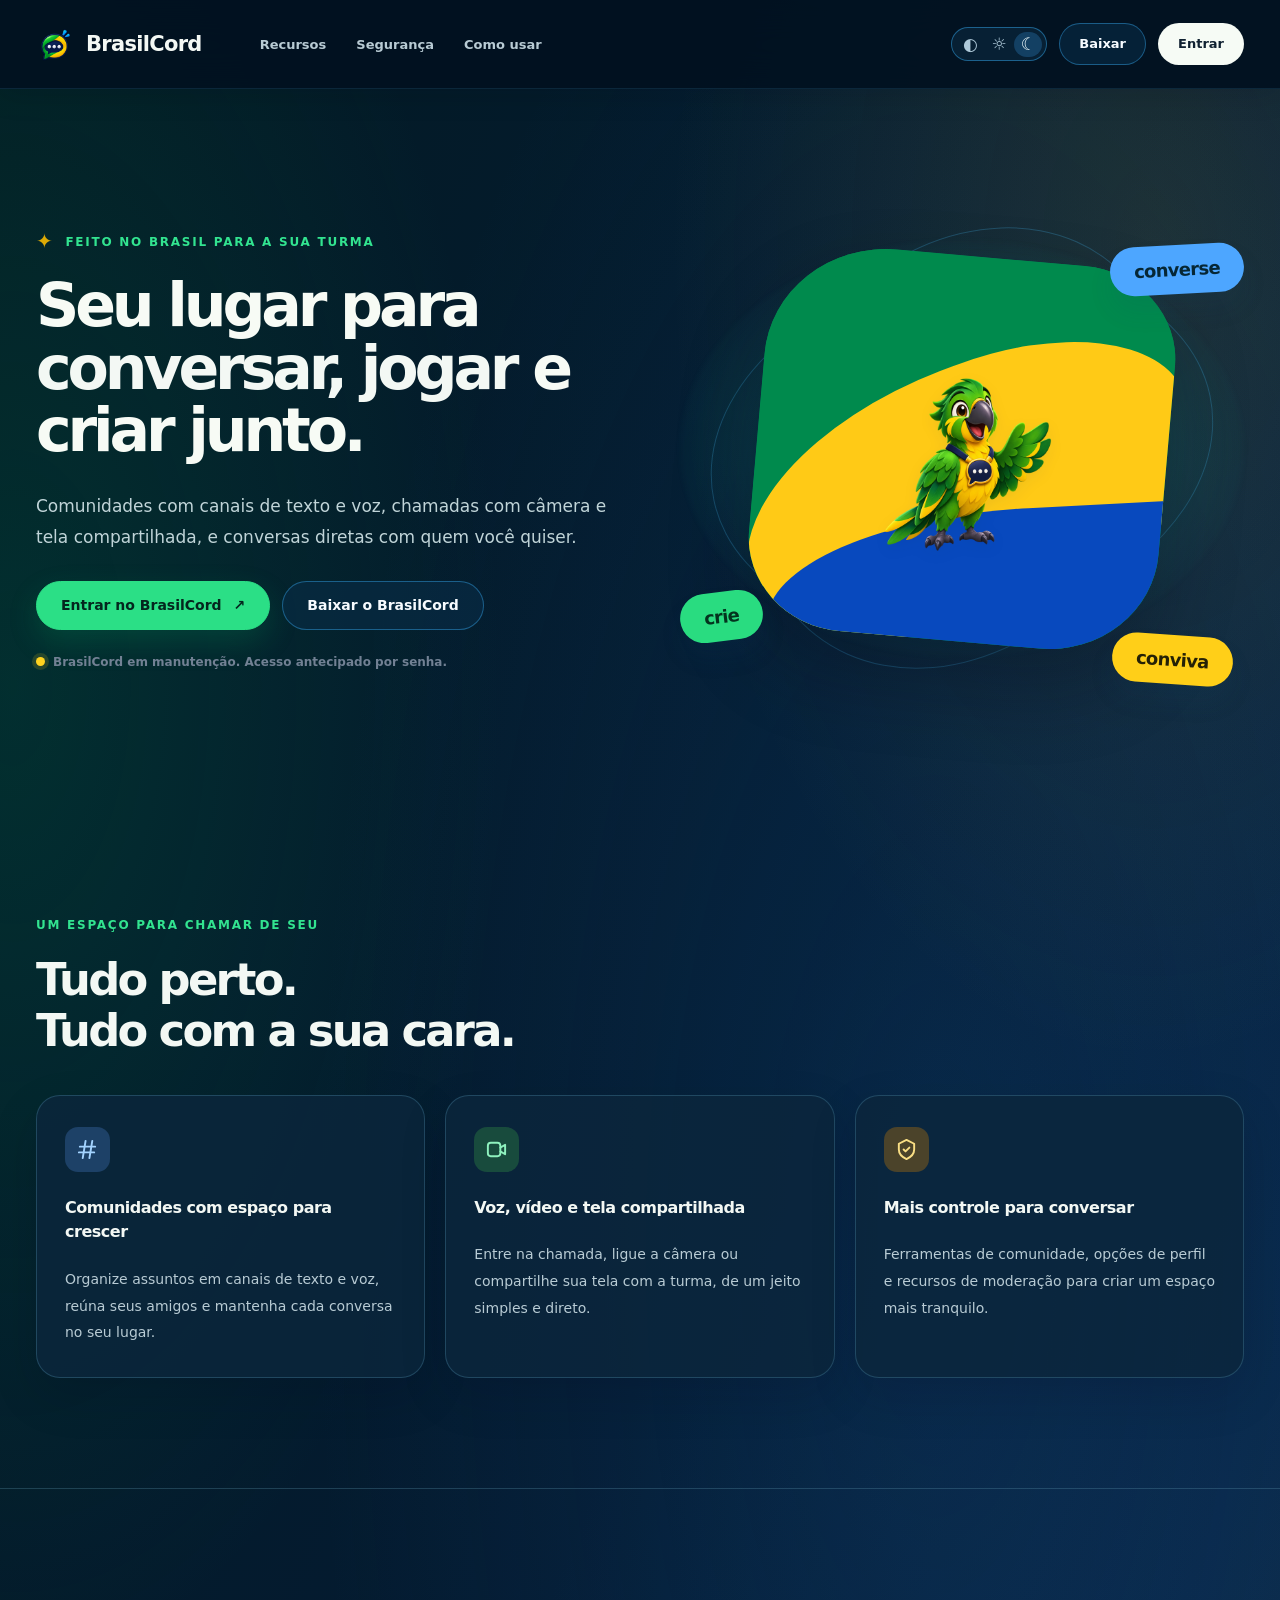
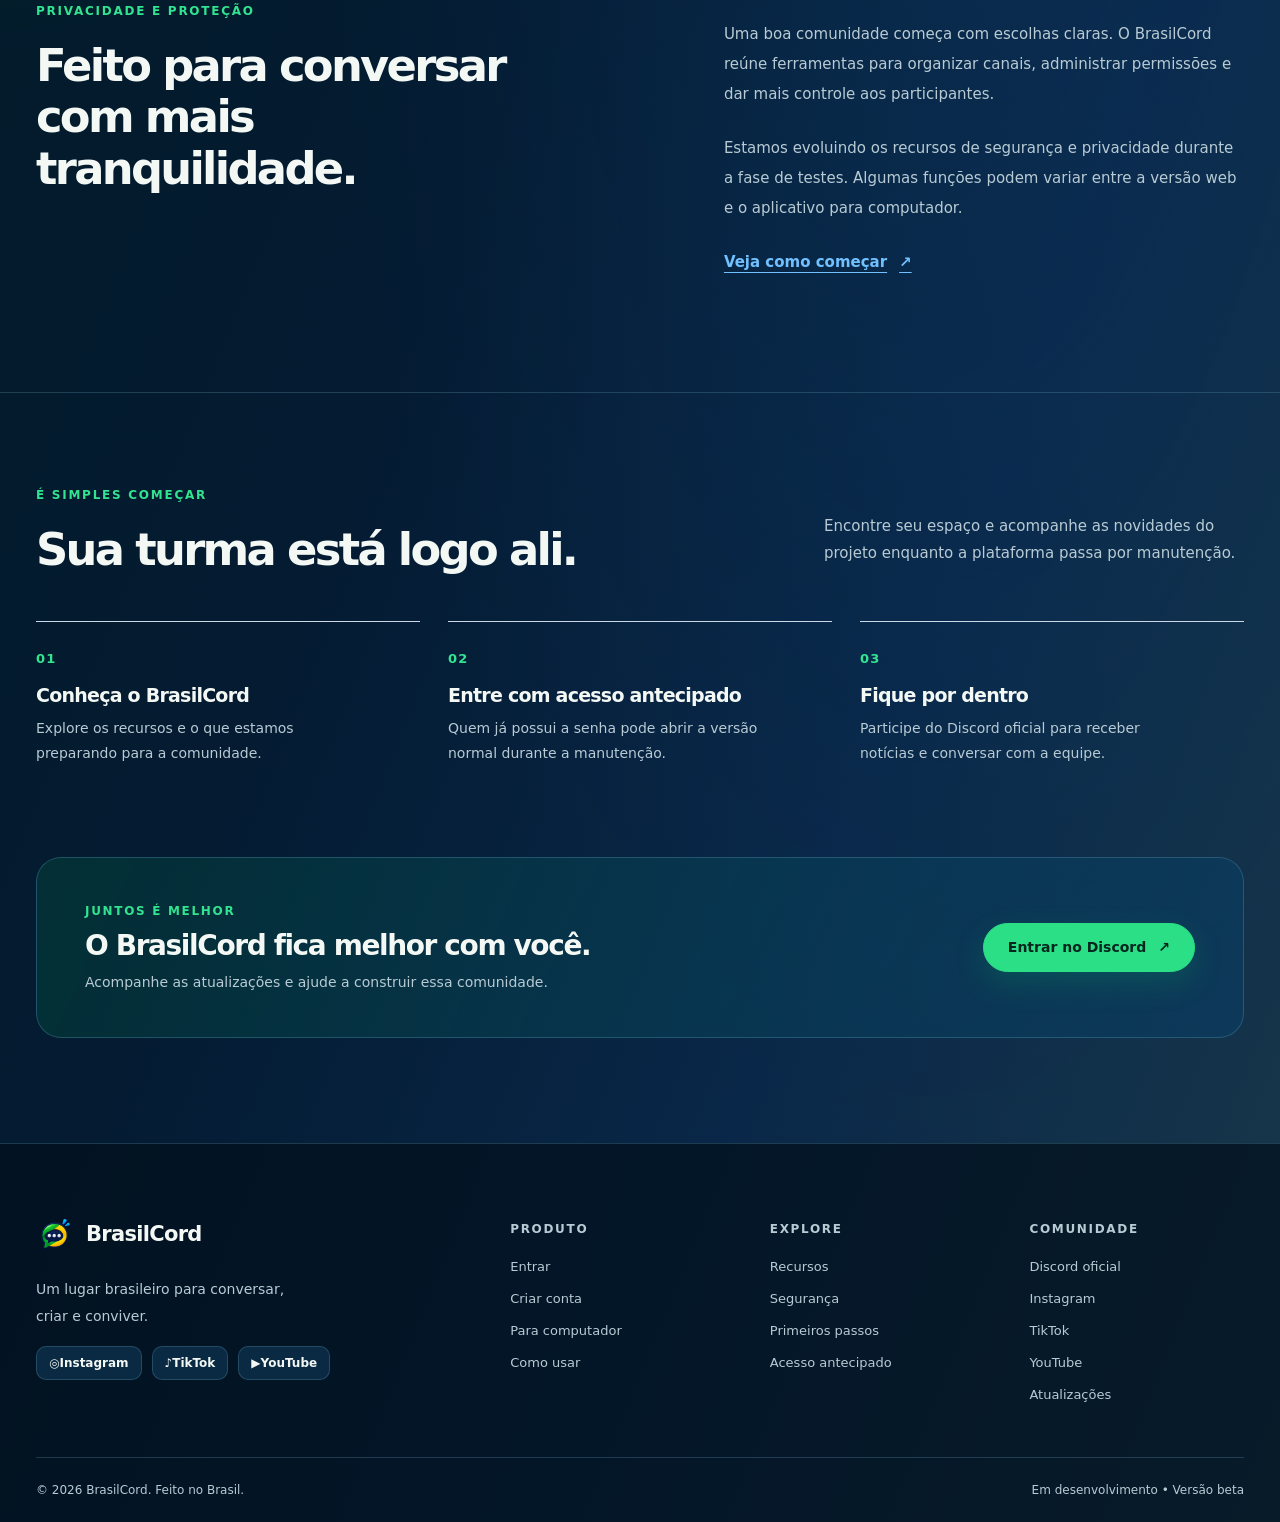
==== index.html @ 081bcbf8 "Integrar opções de download e botões das redes sociais" ====
<!doctype html>
<html lang="pt-BR">
<head>
  <meta charset="UTF-8">
  <meta name="viewport" content="width=device-width, initial-scale=1, viewport-fit=cover">
  <meta name="theme-color" content="#041828">
  <meta name="description" content="BrasilCord: um lugar brasileiro para conversar, jogar e criar junto. Conheça as comunidades, chamadas e o aplicativo para computador.">
  <meta property="og:title" content="BrasilCord — Seu lugar para conversar, jogar e criar junto">
  <meta property="og:description" content="Um lugar brasileiro para criar comunidades, conversar com amigos e fazer parte da sua turma.">
  <meta property="og:type" content="website">
  <meta http-equiv="Content-Security-Policy" content="default-src 'self'; img-src 'self' data:; style-src 'self'; script-src 'self'; connect-src 'self'; base-uri 'self'; form-action 'self';">
  <title>BrasilCord — Converse, jogue e crie junto</title>
  <link rel="icon" href="assets/brand-icon.png" type="image/png">
  <link rel="manifest" href="manifest.webmanifest">
  <link rel="stylesheet" href="landing.css">
  <script src="landing.js" defer></script>
</head>
<body data-theme="dark">
  <a class="skip-link" href="#conteudo">Pular para o conteúdo</a>
  <header class="site-header">
    <div class="container header-inner">
      <a class="brand" href="#inicio" aria-label="BrasilCord, voltar ao início">
        <img src="assets/brand-icon.png" alt="" width="42" height="42">
        <strong>BrasilCord</strong>
      </a>
      <button class="mobile-menu-toggle" type="button" aria-expanded="false" aria-controls="header-menu" aria-label="Abrir menu">
        <span></span><span></span><span></span>
      </button>
      <div class="header-menu" id="header-menu">
        <nav class="nav-links" aria-label="Menu principal">
          <a href="#recursos">Recursos</a>
          <a href="#seguranca">Segurança</a>
          <a href="#como-usar">Como usar</a>
        </nav>
        <div class="header-actions">
          <div class="theme-switch" role="group" aria-label="Aparência do site">
            <button type="button" data-set-theme="auto" aria-label="Seguir aparência do dispositivo" title="Automático">◐</button>
            <button type="button" data-set-theme="light" aria-label="Tema claro" title="Tema claro">☼</button>
            <button type="button" data-set-theme="dark" aria-label="Tema escuro" title="Tema escuro">☾</button>
          </div>
          <a class="btn btn-subtle btn-small" href="downloads.html">Baixar</a>
          <a class="btn btn-dark btn-small" href="login.html">Entrar</a>
        </div>
      </div>
    </div>
  </header>

  <main id="conteudo">
    <section class="hero container" id="inicio" aria-labelledby="hero-title">
      <div class="hero-content">
        <p class="eyebrow"><span class="spark" aria-hidden="true">✦</span> Feito no Brasil para a sua turma</p>
        <h1 id="hero-title">Seu lugar para <span>conversar, jogar</span> e criar junto.</h1>
        <p class="hero-lead">Comunidades com canais de texto e voz, chamadas com câmera e tela compartilhada, e conversas diretas com quem você quiser.</p>
        <div class="hero-ctas">
          <a class="btn btn-blue" href="login.html">Entrar no BrasilCord <span aria-hidden="true">↗</span></a>
          <a class="btn btn-outline" href="downloads.html">Baixar o BrasilCord</a>
        </div>
        <p class="availability"><span class="availability-dot" aria-hidden="true"></span> BrasilCord em manutenção. Acesso antecipado por senha.</p>
      </div>
      <div class="hero-visual" aria-label="Ilustração do BrasilCord em verde, amarelo e azul, com papagaio como mascote" role="img">
        <div class="visual-orbit orbit-one" aria-hidden="true"></div>
        <div class="visual-orbit orbit-two" aria-hidden="true"></div>
        <div class="visual-glow" aria-hidden="true"></div>
        <div class="flag-card" aria-hidden="true">
          <div class="flag-green"></div>
          <div class="flag-gold"></div>
          <div class="flag-blue"></div>
          <img class="hero-parrot" src="assets/parrot-mascot.png" alt="">
        </div>
        <span class="float-label float-chat" aria-hidden="true">converse</span>
        <span class="float-label float-create" aria-hidden="true">crie</span>
        <span class="float-label float-together" aria-hidden="true">conviva</span>
      </div>
    </section>

    <section class="section features-section" id="recursos" aria-labelledby="features-title">
      <div class="container">
        <div class="section-head">
          <p class="eyebrow">Um espaço para chamar de seu</p>
          <h2 id="features-title">Tudo perto.<br>Tudo com a sua cara.</h2>
        </div>
        <div class="feature-grid">
          <article class="feature-card">
            <div class="feature-icon icon-blue" aria-hidden="true">
              <svg viewBox="0 0 24 24" fill="none" stroke="currentColor" stroke-width="2" stroke-linecap="round"><path d="M10 3 7 21M17 3l-3 18M4 9h16M3 15h16"/></svg>
            </div>
            <h3>Comunidades com espaço para crescer</h3>
            <p>Organize assuntos em canais de texto e voz, reúna seus amigos e mantenha cada conversa no seu lugar.</p>
          </article>
          <article class="feature-card">
            <div class="feature-icon icon-green" aria-hidden="true">
              <svg viewBox="0 0 24 24" fill="none" stroke="currentColor" stroke-width="2" stroke-linecap="round" stroke-linejoin="round"><rect x="3" y="5" width="13" height="14" rx="3"/><path d="m16 10 5-3v10l-5-3"/></svg>
            </div>
            <h3>Voz, vídeo e tela compartilhada</h3>
            <p>Entre na chamada, ligue a câmera ou compartilhe sua tela com a turma, de um jeito simples e direto.</p>
          </article>
          <article class="feature-card">
            <div class="feature-icon icon-yellow" aria-hidden="true">
              <svg viewBox="0 0 24 24" fill="none" stroke="currentColor" stroke-width="2" stroke-linecap="round" stroke-linejoin="round"><path d="M12 2 20 6v6c0 5-3.5 8-8 10-4.5-2-8-5-8-10V6z"/><path d="m9 12 2 2 4-4"/></svg>
            </div>
            <h3>Mais controle para conversar</h3>
            <p>Ferramentas de comunidade, opções de perfil e recursos de moderação para criar um espaço mais tranquilo.</p>
          </article>
        </div>
      </div>
    </section>

    <section class="section safety-section" id="seguranca" aria-labelledby="safety-title">
      <div class="container safety-grid">
        <div>
          <p class="eyebrow">Privacidade e proteção</p>
          <h2 id="safety-title">Feito para conversar com mais tranquilidade.</h2>
        </div>
        <div class="safety-copy">
          <p>Uma boa comunidade começa com escolhas claras. O BrasilCord reúne ferramentas para organizar canais, administrar permissões e dar mais controle aos participantes.</p>
          <p>Estamos evoluindo os recursos de segurança e privacidade durante a fase de testes. Algumas funções podem variar entre a versão web e o aplicativo para computador.</p>
          <a class="text-link" href="#como-usar">Veja como começar <span aria-hidden="true">↗</span></a>
        </div>
      </div>
    </section>

    <section class="section how-section" id="como-usar" aria-labelledby="how-title">
      <div class="container">
        <div class="how-heading">
          <div>
            <p class="eyebrow">É simples começar</p>
            <h2 id="how-title">Sua turma está logo ali.</h2>
          </div>
          <p>Encontre seu espaço e acompanhe as novidades do projeto enquanto a plataforma passa por manutenção.</p>
        </div>
        <div class="steps">
          <div class="step"><span>01</span><h3>Conheça o BrasilCord</h3><p>Explore os recursos e o que estamos preparando para a comunidade.</p></div>
          <div class="step"><span>02</span><h3>Entre com acesso antecipado</h3><p>Quem já possui a senha pode abrir a versão normal durante a manutenção.</p></div>
          <div class="step"><span>03</span><h3>Fique por dentro</h3><p>Participe do Discord oficial para receber notícias e conversar com a equipe.</p></div>
        </div>
        <div class="join-strip">
          <div><span class="join-label">Juntos é melhor</span><h3>O BrasilCord fica melhor com você.</h3><p>Acompanhe as atualizações e ajude a construir essa comunidade.</p></div>
          <a class="btn btn-blue" href="https://discord.gg/KgJg3qnj3r" target="_blank" rel="noopener noreferrer">Entrar no Discord <span aria-hidden="true">↗</span></a>
        </div>
      </div>
    </section>
  </main>

  <footer class="site-footer" id="rodape">
    <div class="container footer-grid">
      <div class="footer-brand">
        <a class="brand" href="#inicio"><img src="assets/brand-icon.png" alt="" width="42" height="42"><strong>BrasilCord</strong></a>
        <p>Um lugar brasileiro para conversar, criar e conviver.</p>
        <div class="socials" aria-label="Redes sociais oficiais">
          <a href="https://www.instagram.com/brasilcordofc/" target="_blank" rel="noopener noreferrer" aria-label="Instagram oficial do BrasilCord"><span aria-hidden="true">◎</span> Instagram</a>
          <a href="https://www.tiktok.com/@brasilcord1" target="_blank" rel="noopener noreferrer" aria-label="TikTok oficial do BrasilCord"><span aria-hidden="true">♪</span> TikTok</a>
          <a href="https://www.youtube.com/@brasilcord" target="_blank" rel="noopener noreferrer" aria-label="YouTube oficial do BrasilCord"><span aria-hidden="true">▶</span> YouTube</a>
        </div>
      </div>
      <nav class="footer-column" aria-label="Produto"><h3>Produto</h3><a href="login.html">Entrar</a><a href="cadastro.html">Criar conta</a><a href="downloads.html">Para computador</a><a href="#como-usar">Como usar</a></nav>
      <nav class="footer-column" aria-label="Explore"><h3>Explore</h3><a href="#recursos">Recursos</a><a href="#seguranca">Segurança</a><a href="#como-usar">Primeiros passos</a><a href="acesso.html">Acesso antecipado</a></nav>
      <nav class="footer-column" aria-label="Comunidade"><h3>Comunidade</h3><a href="https://discord.gg/KgJg3qnj3r" target="_blank" rel="noopener noreferrer">Discord oficial</a><a href="https://www.instagram.com/brasilcordofc/" target="_blank" rel="noopener noreferrer">Instagram</a><a href="https://www.tiktok.com/@brasilcord1" target="_blank" rel="noopener noreferrer">TikTok</a><a href="https://www.youtube.com/@brasilcord" target="_blank" rel="noopener noreferrer">YouTube</a><a href="downloads.html">Atualizações</a></nav>
    </div>
    <div class="container footer-bottom"><span>© <span id="footer-year">2026</span> BrasilCord. Feito no Brasil.</span><span>Em desenvolvimento • Versão beta</span></div>
  </footer>
</body>
</html>
---- landing.css ----
:root{font-family:"Plus Jakarta Sans","DM Sans",system-ui,-apple-system,BlinkMacSystemFont,"Segoe UI",sans-serif;color:#17212f;background:#f5f8fc;font-synthesis:none;scroll-behavior:smooth;--bg:#f5f8fc;--text:#17212f;--muted:#586a7d;--surface:rgba(255,255,255,.69);--border:#d8e1eb;--green:#067c47;--blue:#1265c7;--shadow:0 18px 50px rgba(40,79,120,.06)}
*,*:before,*:after{box-sizing:border-box}
html{scroll-padding-top:110px}
body{margin:0;color:var(--text);background:radial-gradient(ellipse 47% 40% at 71% 25%,rgba(184,205,234,.43),transparent 93%),radial-gradient(ellipse 34% 32% at 15% 56%,rgba(207,230,214,.29),transparent 80%),var(--bg);min-width:320px}
img,svg{display:block;max-width:100%}
a{color:inherit;text-decoration:none}
button{font:inherit}
button,a{-webkit-tap-highlight-color:transparent}
a:focus-visible,button:focus-visible{outline:3px solid #378ce2;outline-offset:4px}
.container{width:min(1320px,calc(100% - 72px));margin:0 auto}
.skip-link{position:absolute;top:-70px;left:24px;padding:12px 18px;border-radius:12px;background:#fff;z-index:100}
.skip-link:focus{top:12px}
.site-header{position:sticky;top:0;z-index:60;background:rgba(245,248,252,.85);backdrop-filter:blur(19px);-webkit-backdrop-filter:blur(19px);border-bottom:1px solid rgba(214,225,237,.38)}
.header-inner{height:88px;display:flex;align-items:center;justify-content:space-between;gap:32px}
.brand{display:inline-flex;align-items:center;gap:11px;white-space:nowrap;font-size:21px;font-weight:800;letter-spacing:-.7px}
.brand img{width:39px;height:39px;object-fit:contain}
.header-menu{flex:1;display:flex;align-items:center;justify-content:space-between;gap:32px}
.nav-links{display:flex;gap:30px;margin-left:26px;align-items:center}
.nav-links a,.footer-column a{font-size:13px;font-weight:650;color:var(--muted);transition:color .18s}
.nav-links a:hover,.footer-column a:hover{color:var(--blue)}
.header-actions{display:flex;align-items:center;gap:12px}
.theme-switch{height:34px;display:flex;gap:1px;align-items:center;padding:3px 4px;border:1px solid #c9d6e4;border-radius:22px;background:rgba(244,249,254,.85)}
.theme-switch button{width:28px;height:25px;border:0;border-radius:14px;color:#67798c;cursor:pointer;background:transparent;font-size:17px;line-height:1}
.theme-switch button.active{background:#e4edf7;color:#183953}
.btn{display:inline-flex;align-items:center;justify-content:center;gap:12px;padding:15px 24px;border-radius:28px;border:1px solid transparent;white-space:nowrap;font-size:14px;line-height:1.2;font-weight:800;transition:transform .2s,background .2s,box-shadow .2s,color .2s}
.btn:hover{transform:translateY(-2px)}
.btn-small{font-size:13px;padding:12px 19px}
.btn-subtle,.btn-outline{background:rgba(255,255,255,.72);border-color:#c4d3e2}
.btn-subtle:hover,.btn-outline:hover{border-color:#8baec9;background:#fff}
.btn-dark{background:#182333;color:#fff}
.btn-dark:hover{background:#273c55}
.btn-blue{background:#1269cb;color:#fff;box-shadow:0 8px 22px rgba(26,111,200,.14)}
.btn-blue:hover{background:#0f56ab;box-shadow:0 12px 24px rgba(26,111,200,.24)}
.mobile-menu-toggle{display:none}
.hero{display:grid;grid-template-columns:1.05fr .95fr;align-items:center;min-height:690px;gap:20px;padding-top:92px;padding-bottom:112px}
.hero-content{position:relative;z-index:2;max-width:670px}
.eyebrow{text-transform:uppercase;color:#07663c;font-size:12px;line-height:1.3;letter-spacing:.145em;font-weight:800;margin:0 0 20px}
.spark{color:#dcaa05;font-size:20px;margin-right:5px;vertical-align:-2px}
.hero h1{font-size:clamp(50px,4.7vw,76px);line-height:1.04;letter-spacing:-.069em;font-weight:800;margin:0 0 29px;max-width:760px}
.hero h1 span{color:var(--text)}
.hero-lead{max-width:605px;color:var(--muted);font-size:17px;line-height:1.85;margin:0 0 27px;font-weight:500}
.hero-ctas{display:flex;gap:12px;flex-wrap:wrap;align-items:center}
.availability{display:flex;align-items:center;gap:8px;color:#728194;font-size:12px;margin:25px 0 0;font-weight:600}
.availability-dot{flex:none;height:9px;width:9px;border-radius:50%;background:#e0b90a;box-shadow:0 0 0 4px rgba(224,185,10,.16)}
.hero-visual{height:535px;position:relative;isolation:isolate;display:grid;place-items:center}
.visual-glow{position:absolute;z-index:-2;width:100%;height:78%;background:radial-gradient(ellipse at 60% 50%,rgba(109,171,216,.37) 0,rgba(100,165,180,.2) 48%,transparent 71%);filter:blur(2px);border-radius:50%}
.visual-orbit{position:absolute;border:1px solid rgba(44,136,192,.25);border-radius:50%;z-index:-1;transform:rotate(-12deg)}
.orbit-one{width:90%;height:67%}.orbit-two{width:67%;height:89%;transform:rotate(38deg)}
.flag-card{position:relative;width:min(410px,80%);aspect-ratio:1 / .94;border-radius:30% 24% 27% 24%;background:#008753;overflow:hidden;transform:rotate(5deg);box-shadow:0 35px 75px rgba(32,115,137,.16)}
.flag-green{position:absolute;inset:0;background:#008a4d}
.flag-gold{position:absolute;width:115%;height:64%;top:29%;left:-5%;border-radius:55% 45% 42% 48%;transform:rotate(-26deg);background:#ffca16}
.flag-blue{position:absolute;width:100%;height:40%;bottom:-6%;left:5%;border-radius:65% 0 0 0;transform:rotate(-8deg);background:#0849be}
.hero-parrot{position:absolute;width:43%;height:50%;object-fit:contain;top:29%;left:30%;transform:rotate(-5deg);filter:drop-shadow(0 5px 7px rgba(0,35,83,.06))}
.float-label{position:absolute;z-index:3;padding:14px 24px;border-radius:999px;color:#fff;font-size:18px;letter-spacing:-.04em;font-weight:800;transform:rotate(-4deg);box-shadow:0 16px 24px rgba(22,71,112,.1)}
.float-chat{top:12%;right:0;background:#146acb;transform:rotate(-3deg)}
.float-create{bottom:14%;left:0;background:#008346;transform:rotate(-7deg)}
.float-together{right:2%;bottom:6%;background:#e5b000;color:#203012;transform:rotate(4deg)}
.section{padding:90px 0}
.section-head{max-width:780px;margin:0 0 38px}
.section h2{font-size:clamp(39px,3.5vw,53px);line-height:1.15;letter-spacing:-.06em;margin:0;font-weight:800}
.feature-grid{display:grid;grid-template-columns:repeat(3,1fr);gap:20px}
.feature-card{background:var(--surface);border:1px solid var(--border);border-radius:24px;padding:31px 28px;min-height:255px;box-shadow:var(--shadow);transition:transform .2s,box-shadow .2s}
.feature-card:hover{transform:translateY(-4px);box-shadow:0 20px 45px rgba(39,83,137,.11)}
.feature-icon{display:grid;place-items:center;width:45px;height:45px;border-radius:13px;margin-bottom:24px}
.feature-icon svg{width:23px;height:23px}
.icon-blue{color:#0e69c9;background:#d9e8f8}.icon-green{color:#007647;background:#d6e9e4}.icon-yellow{color:#957600;background:#f2edda}
.feature-card h3{margin:0 0 21px;font-size:16px;line-height:1.55;letter-spacing:-.03em;font-weight:800}
.feature-card p{color:var(--muted);font-size:14px;line-height:1.9;margin:0}
.safety-section{margin-top:20px;padding:115px 0;border-top:1px solid var(--border);border-bottom:1px solid var(--border)}
.safety-grid{display:grid;grid-template-columns:1fr .9fr;gap:110px}
.safety-grid h2{max-width:540px}
.safety-copy{padding-top:15px;color:var(--muted);font-size:15px;line-height:2}
.safety-copy p{margin:0 0 24px}
.text-link{display:inline-flex;gap:12px;color:#146acb;text-decoration:underline;text-underline-offset:5px;font-weight:800}
.how-section{padding:95px 0 105px}
.how-heading{display:flex;align-items:end;justify-content:space-between;gap:50px}
.how-heading>p{max-width:420px;margin:0 0 8px;font-size:15px;line-height:1.8;color:var(--muted)}
.steps{display:grid;grid-template-columns:repeat(3,1fr);gap:28px;margin:46px 0 65px}
.step{padding:26px 0;border-top:1px solid #cbd8e6}
.step span{display:inline-block;color:#0b7a48;font-size:13px;font-weight:800;letter-spacing:.1em;margin-bottom:18px}
.step h3{font-size:19px;letter-spacing:-.04em;margin:0 0 10px}
.step p{font-size:14px;line-height:1.8;color:var(--muted);max-width:330px;margin:0}
.join-strip{border-radius:25px;padding:42px 48px;background:#e7eff8;display:flex;align-items:center;justify-content:space-between;gap:30px;border:1px solid #d3dfed}
.join-strip .join-label{font-size:12px;text-transform:uppercase;letter-spacing:.14em;color:#067a46;font-weight:800}
.join-strip h3{font-size:28px;letter-spacing:-.05em;margin:10px 0 9px}
.join-strip p{color:var(--muted);margin:0;font-size:14px;line-height:1.7}
.site-footer{background:rgba(233,240,247,.58);border-top:1px solid var(--border);padding:70px 0 25px}
.footer-grid{display:grid;grid-template-columns:2fr repeat(3,1fr);gap:45px;padding-bottom:55px}
.footer-brand p{font-size:14px;line-height:1.9;color:var(--muted);max-width:260px;margin:19px 0 17px}
.socials{display:flex;gap:10px}
.socials a{display:inline-flex;padding:9px 12px;font-size:12px;font-weight:750;border-radius:10px;border:1px solid var(--border);background:rgba(255,255,255,.55)}
.socials a:hover{border-color:#8baec9}
.footer-column{display:flex;flex-direction:column;align-items:start;gap:17px}
.footer-column h3{font-size:12px;text-transform:uppercase;letter-spacing:.14em;color:var(--muted);margin:8px 0 6px}
.footer-column a{font-size:13px;font-weight:500}
.footer-bottom{border-top:1px solid var(--border);display:flex;justify-content:space-between;gap:12px;padding-top:25px;color:var(--muted);font-size:12px}
[data-theme="dark"]{--bg:#101825;--text:#f2f6fb;--muted:#acbfd3;--surface:#1c293a;--border:#34445a;--shadow:0 18px 50px rgba(0,0,0,.14);color-scheme:dark}
body[data-theme="dark"]{background:radial-gradient(ellipse 47% 40% at 71% 25%,rgba(29,65,105,.35),transparent 93%),radial-gradient(ellipse 34% 32% at 15% 56%,rgba(11,77,55,.2),transparent 80%),var(--bg)}
[data-theme="dark"] .site-header{background:rgba(16,24,37,.86);border-color:rgba(97,121,153,.22)}
[data-theme="dark"] .eyebrow{color:#53ce98}
[data-theme="dark"] .theme-switch{background:#263448;border-color:#445671}
[data-theme="dark"] .theme-switch button.active{background:#475b75;color:#fff}
[data-theme="dark"] .btn-dark{background:#e7eef8;color:#162334}
[data-theme="dark"] .btn-subtle,[data-theme="dark"] .btn-outline{background:#1d2a3a;border-color:#4d6079}
[data-theme="dark"] .btn-subtle:hover,[data-theme="dark"] .btn-outline:hover{background:#2c4058}
[data-theme="dark"] .join-strip{background:#1b2d42;border-color:#38546d}
[data-theme="dark"] .site-footer{background:#111e2b}
[data-theme="dark"] .feature-icon.icon-blue{background:#1d4167;color:#a3d3ff}
[data-theme="dark"] .feature-icon.icon-green{background:#184b3d;color:#8ef1be}
[data-theme="dark"] .feature-icon.icon-yellow{background:#4b432a;color:#f9de84}
[data-theme="dark"] .socials a{background:#1d2b3c}
[data-theme="dark"] .flag-card{box-shadow:0 35px 75px rgba(0,0,0,.2)}
[data-theme="dark"] .skip-link{background:#1f3248}
@media(max-width:1120px){.hero h1{font-size:clamp(46px,5vw,65px)}.hero{min-height:620px}.hero-visual{height:450px}.nav-links{gap:20px;margin-left:0}.safety-grid{gap:60px}.footer-grid{gap:24px}}
@media(max-width:850px){.container{width:min(100% - 42px,700px)}.header-inner{height:72px}.mobile-menu-toggle{display:flex;flex-direction:column;gap:5px;align-items:center;justify-content:center;width:42px;height:40px;border:1px solid var(--border);border-radius:12px;background:transparent;cursor:pointer}.mobile-menu-toggle span{width:18px;height:2px;background:var(--text);border-radius:3px}.header-menu{display:none;position:absolute;left:0;top:72px;width:100%;padding:20px max(21px,calc((100% - 700px)/2));background:var(--bg);box-shadow:0 15px 25px rgba(0,0,0,.08);border-bottom:1px solid var(--border);flex-direction:column;align-items:stretch;gap:20px}.header-menu.open{display:flex}.nav-links,.header-actions{flex-direction:column;align-items:stretch;gap:15px}.nav-links a{padding:5px 0}.header-actions .theme-switch{align-self:flex-start}.hero{grid-template-columns:1fr;text-align:center;gap:0;padding-top:85px;padding-bottom:80px}.hero-content{max-width:690px;margin:0 auto}.hero h1{font-size:clamp(47px,8vw,67px)}.hero-lead{margin-left:auto;margin-right:auto}.hero-ctas{justify-content:center}.availability{justify-content:center}.hero-visual{height:470px;width:min(100%,580px);margin:15px auto 0}.feature-grid{grid-template-columns:1fr 1fr}.feature-card{min-height:245px}.safety-grid{grid-template-columns:1fr;gap:25px}.safety-section{padding:78px 0}.safety-copy{padding-top:0}.how-heading{display:block}.how-heading>p{margin-top:20px}.footer-grid{grid-template-columns:2fr 1fr 1fr}.footer-column:last-child{grid-column:2 / 4}.join-strip{align-items:flex-start;flex-direction:column}}
@media(max-width:600px){.container{width:calc(100% - 36px)}.brand{font-size:19px}.hero{padding-top:62px;padding-bottom:55px}.hero h1{font-size:clamp(43px,11.1vw,58px);letter-spacing:-.06em}.hero-lead{font-size:15px;line-height:1.8}.hero-ctas{flex-direction:column}.hero-ctas .btn{width:100%;white-space:normal}.availability{font-size:11px;line-height:1.5}.hero-visual{height:320px;margin-top:35px}.flag-card{width:70%}.float-label{font-size:12px;padding:10px 15px}.float-chat{right:0}.float-create{left:1%;bottom:18%}.float-together{right:0;bottom:8%}.section{padding:67px 0}.section h2{font-size:39px}.feature-grid{grid-template-columns:1fr;gap:15px}.feature-card{min-height:auto;padding:26px 23px}.feature-card h3{margin-bottom:12px}.safety-section{margin-top:0;padding:70px 0}.steps{grid-template-columns:1fr;gap:0;margin:28px 0 35px}.step{padding:19px 0}.join-strip{padding:29px 23px}.join-strip h3{font-size:24px}.join-strip .btn{width:100%;white-space:normal}.site-footer{padding-top:50px}.footer-grid{grid-template-columns:1fr 1fr;gap:34px 24px}.footer-brand{grid-column:1 / -1}.footer-column:last-child{grid-column:auto}.footer-bottom{flex-direction:column}.how-section{padding-bottom:70px}}
@media(prefers-reduced-motion:reduce){html{scroll-behavior:auto}*,*:before,*:after{transition:none!important;animation:none!important}}


/* BrasilCord • paleta noturna inspirada na referência: navy, verde, azul e amarelo. */
[data-theme="dark"] {
  --bg:#041828;
  --text:#f3f8f4;
  --muted:#b8cbd4;
  --surface:rgba(9,31,50,.84);
  --border:rgba(95,149,173,.30);
  --green:#2cdd86;
  --blue:#67b6ff;
  --shadow:0 22px 54px rgba(0,9,26,.22);
  color-scheme:dark;
}
body[data-theme="dark"] {
  background:
    radial-gradient(ellipse 45% 31% at 90% 8%, rgba(196,182,57,.13), transparent 84%),
    radial-gradient(ellipse 46% 38% at 1% 22%, rgba(0,118,78,.22), transparent 83%),
    radial-gradient(ellipse 55% 55% at 73% 40%, rgba(17,76,130,.23), transparent 88%),
    linear-gradient(112deg,#031b23 0%,#041b32 47%,#092748 72%,#19394b 100%);
}
[data-theme="dark"] .site-header {
  background:rgba(2,18,32,.94);
  border-color:rgba(43,104,137,.25);
  box-shadow:0 5px 28px rgba(0,5,20,.13);
}
[data-theme="dark"] .eyebrow,
[data-theme="dark"] .step span,
[data-theme="dark"] .join-label {color:#32e490}
[data-theme="dark"] .hero h1{color:#f7fbf5}
[data-theme="dark"] .hero-lead{color:#c0d4d8}
[data-theme="dark"] .nav-links a:hover,
[data-theme="dark"] .footer-column a:hover,
[data-theme="dark"] .text-link{color:#71c0ff}
[data-theme="dark"] .btn-blue{
  background:#2bdf86;
  color:#04261e;
  border-color:#2bdf86;
  box-shadow:0 12px 30px rgba(4,191,106,.18);
}
[data-theme="dark"] .btn-blue:hover{
  background:#55f09d;
  border-color:#55f09d;
  box-shadow:0 14px 35px rgba(4,191,106,.25);
}
[data-theme="dark"] .btn-dark{background:#f6fbf5;color:#102131}
[data-theme="dark"] .btn-dark:hover{background:#dbf1e5}
[data-theme="dark"] .btn-subtle,
[data-theme="dark"] .btn-outline{
  background:rgba(10,45,73,.58);
  border-color:rgba(48,151,216,.5);
  color:#f7fbff;
}
[data-theme="dark"] .btn-subtle:hover,
[data-theme="dark"] .btn-outline:hover{background:rgba(20,66,100,.9)}
[data-theme="dark"] .theme-switch{
  background:rgba(9,38,60,.78);
  border-color:rgba(46,151,214,.55);
}
[data-theme="dark"] .theme-switch button{color:#aec9d9}
[data-theme="dark"] .theme-switch button.active{background:rgba(37,113,171,.40);color:#f4ffff}
[data-theme="dark"] .visual-glow{
  background:radial-gradient(ellipse at 50% 50%,rgba(46,149,180,.26) 0%,rgba(17,116,112,.27) 45%,transparent 76%);
}
[data-theme="dark"] .visual-orbit{border-color:rgba(65,173,228,.27)}
[data-theme="dark"] .flag-card{box-shadow:0 38px 78px rgba(0,10,25,.30)}
[data-theme="dark"] .float-chat{background:#4da6ff;color:#062735}
[data-theme="dark"] .float-create{background:#29dc80;color:#04331e}
[data-theme="dark"] .float-together{background:#ffcf18;color:#252106}
[data-theme="dark"] .feature-card{
  background:rgba(11,38,60,.82);
  border-color:rgba(87,151,186,.30);
  box-shadow:0 18px 48px rgba(0,8,27,.14);
}
[data-theme="dark"] .feature-card:hover{
  background:rgba(17,49,77,.93);
  border-color:rgba(84,190,180,.48);
  box-shadow:0 24px 55px rgba(0,8,27,.22);
}
[data-theme="dark"] .icon-blue{background:rgba(44,128,225,.22);color:#8fc6ff}
[data-theme="dark"] .icon-green{background:rgba(36,194,127,.18);color:#72edb0}
[data-theme="dark"] .icon-yellow{background:rgba(235,192,35,.20);color:#ffdb58}
[data-theme="dark"] .join-strip{
  background:linear-gradient(115deg,rgba(2,85,62,.35),rgba(10,60,99,.63));
  border-color:rgba(83,155,176,.34);
}
[data-theme="dark"] .site-footer{background:rgba(2,16,29,.72)}
[data-theme="dark"] .socials a{background:rgba(11,45,71,.92)}
[data-theme="dark"] .socials a:hover{border-color:#3ed29b}
[data-theme="dark"] .availability-dot{
  background:#ffd320;
  box-shadow:0 0 0 4px rgba(255,211,32,.15);
}
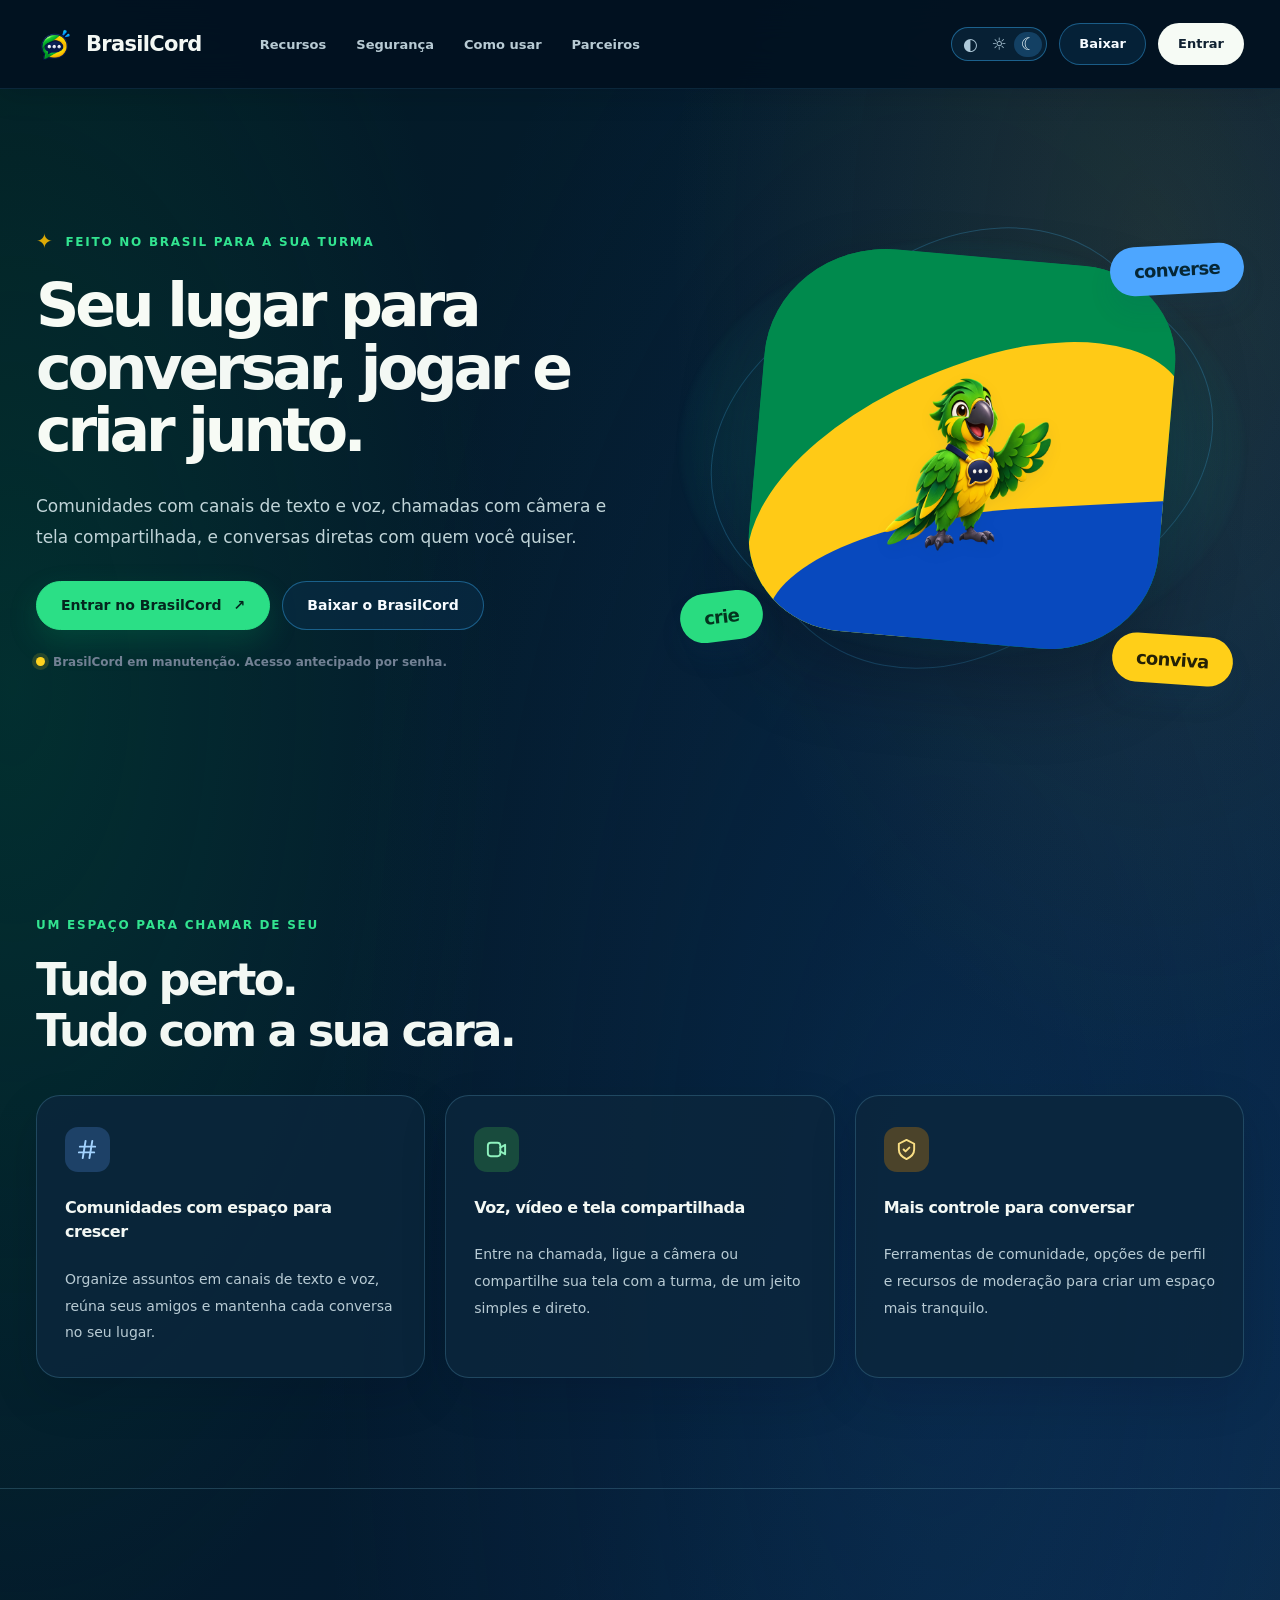
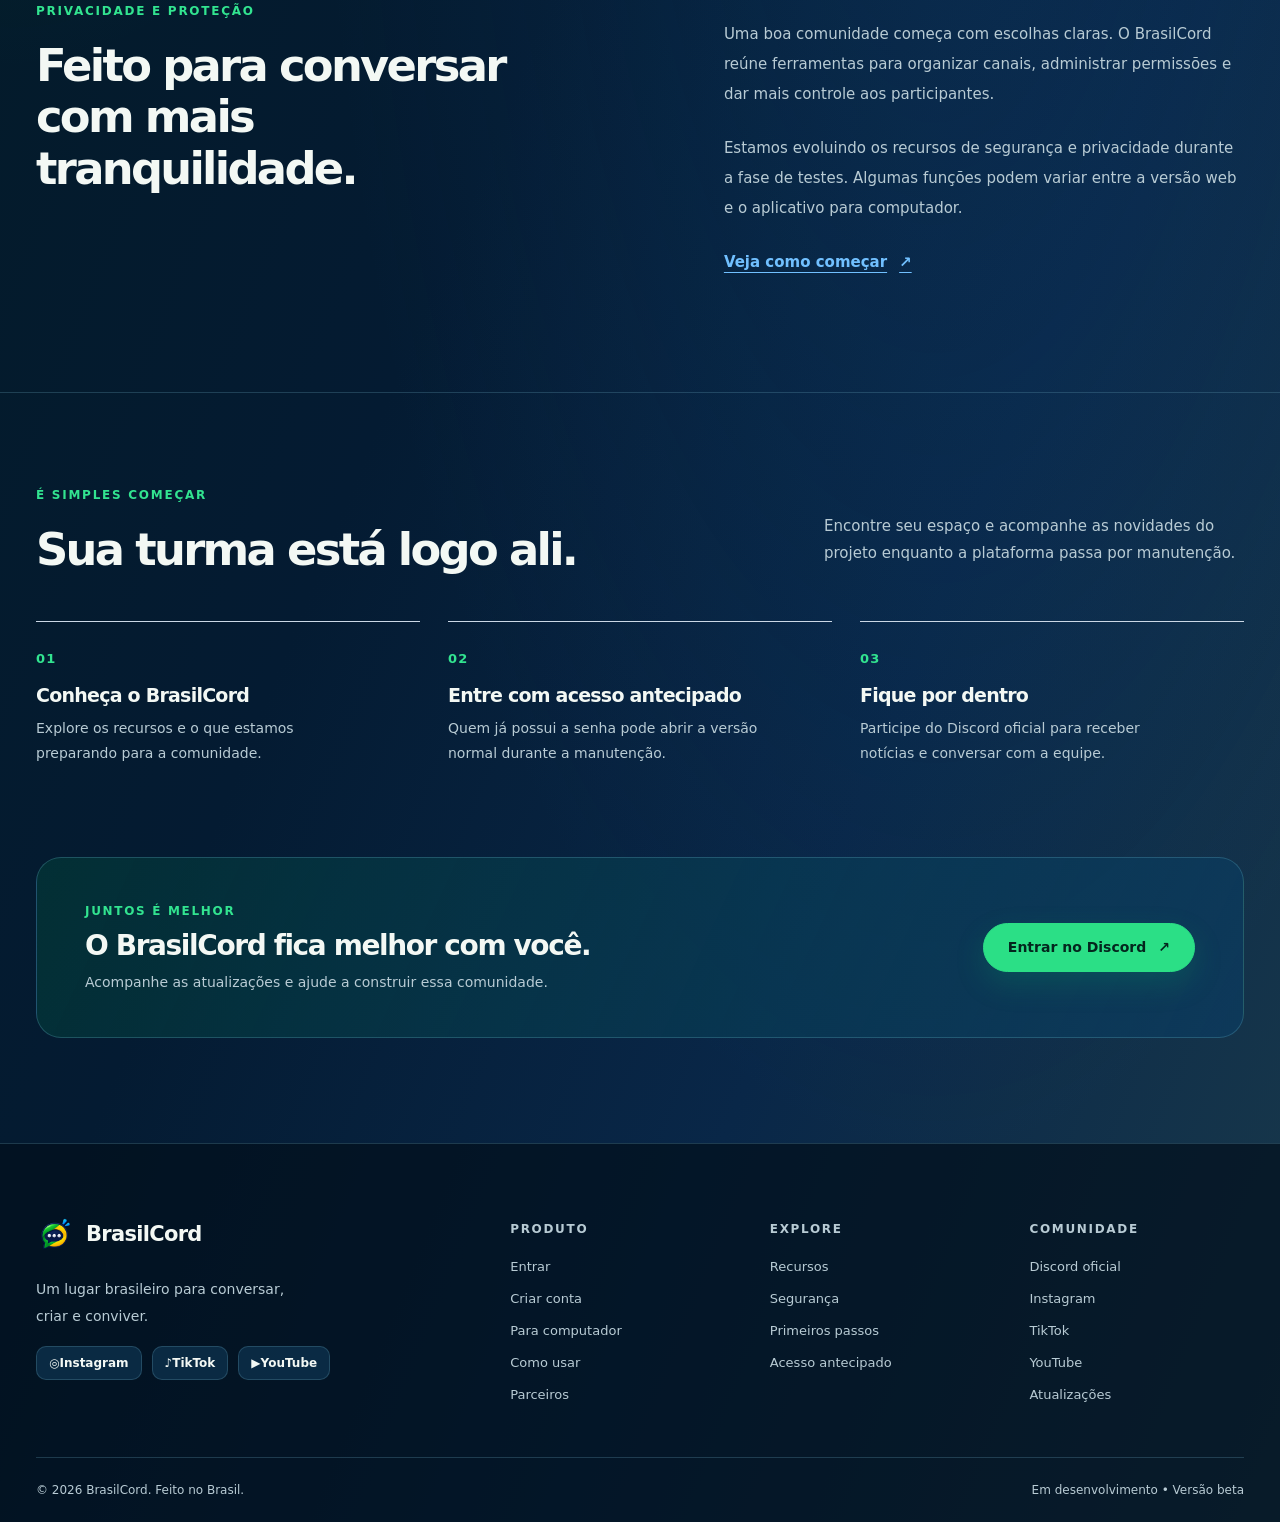
==== commit 764d0a85: "Adicionar Parceiros ao menu ao lado de Como usar" ====
--- a/index.html
+++ b/index.html
@@ -30,7 +30,7 @@
         <nav class="nav-links" aria-label="Menu principal">
           <a href="#recursos">Recursos</a>
           <a href="#seguranca">Segurança</a>
-          <a href="#como-usar">Como usar</a>
+          <a href="#como-usar">Como usar</a><a href="parceiros.html">Parceiros</a>
         </nav>
         <div class="header-actions">
           <div class="theme-switch" role="group" aria-label="Aparência do site">
@@ -152,7 +152,7 @@
           <a href="https://www.youtube.com/@brasilcord" target="_blank" rel="noopener noreferrer" aria-label="YouTube oficial do BrasilCord"><span aria-hidden="true">▶</span> YouTube</a>
         </div>
       </div>
-      <nav class="footer-column" aria-label="Produto"><h3>Produto</h3><a href="login.html">Entrar</a><a href="cadastro.html">Criar conta</a><a href="downloads.html">Para computador</a><a href="#como-usar">Como usar</a></nav>
+      <nav class="footer-column" aria-label="Produto"><h3>Produto</h3><a href="login.html">Entrar</a><a href="cadastro.html">Criar conta</a><a href="downloads.html">Para computador</a><a href="#como-usar">Como usar</a><a href="parceiros.html">Parceiros</a></nav>
       <nav class="footer-column" aria-label="Explore"><h3>Explore</h3><a href="#recursos">Recursos</a><a href="#seguranca">Segurança</a><a href="#como-usar">Primeiros passos</a><a href="acesso.html">Acesso antecipado</a></nav>
       <nav class="footer-column" aria-label="Comunidade"><h3>Comunidade</h3><a href="https://discord.gg/KgJg3qnj3r" target="_blank" rel="noopener noreferrer">Discord oficial</a><a href="https://www.instagram.com/brasilcordofc/" target="_blank" rel="noopener noreferrer">Instagram</a><a href="https://www.tiktok.com/@brasilcord1" target="_blank" rel="noopener noreferrer">TikTok</a><a href="https://www.youtube.com/@brasilcord" target="_blank" rel="noopener noreferrer">YouTube</a><a href="downloads.html">Atualizações</a></nav>
     </div>
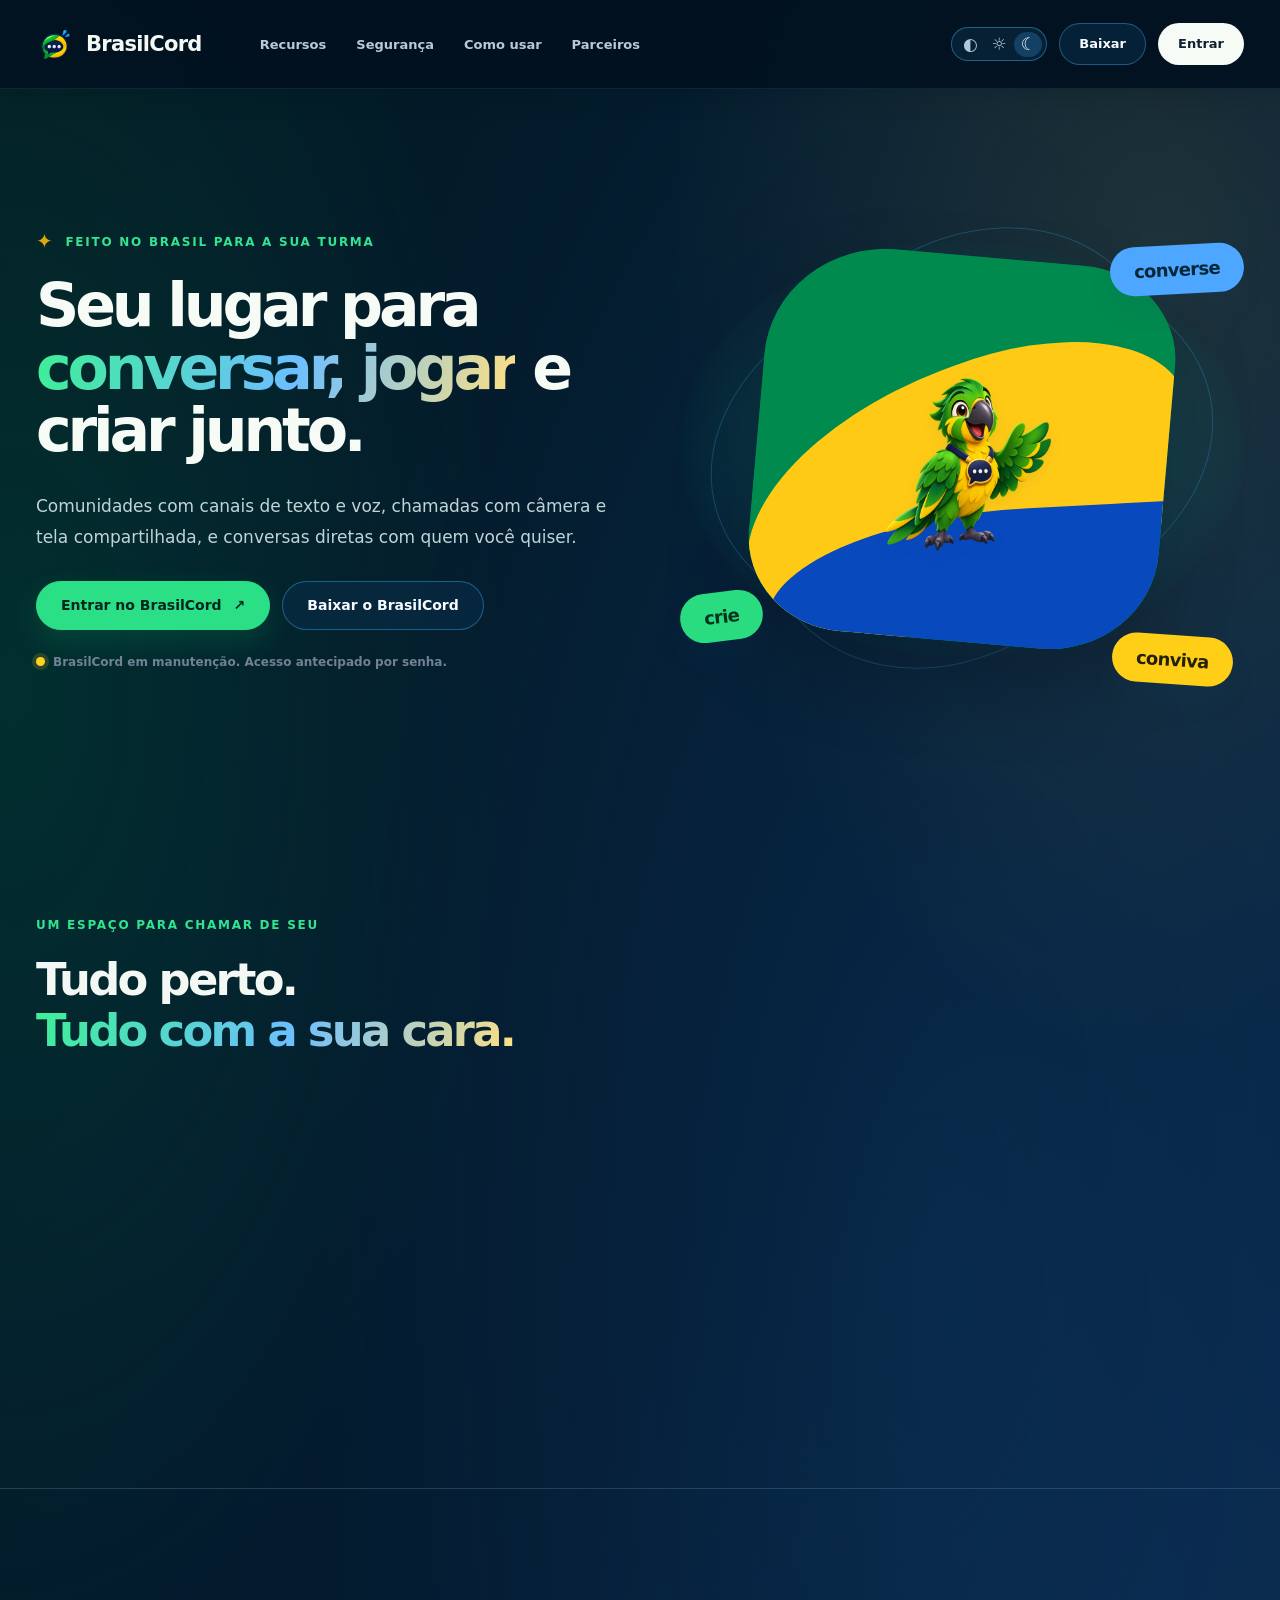
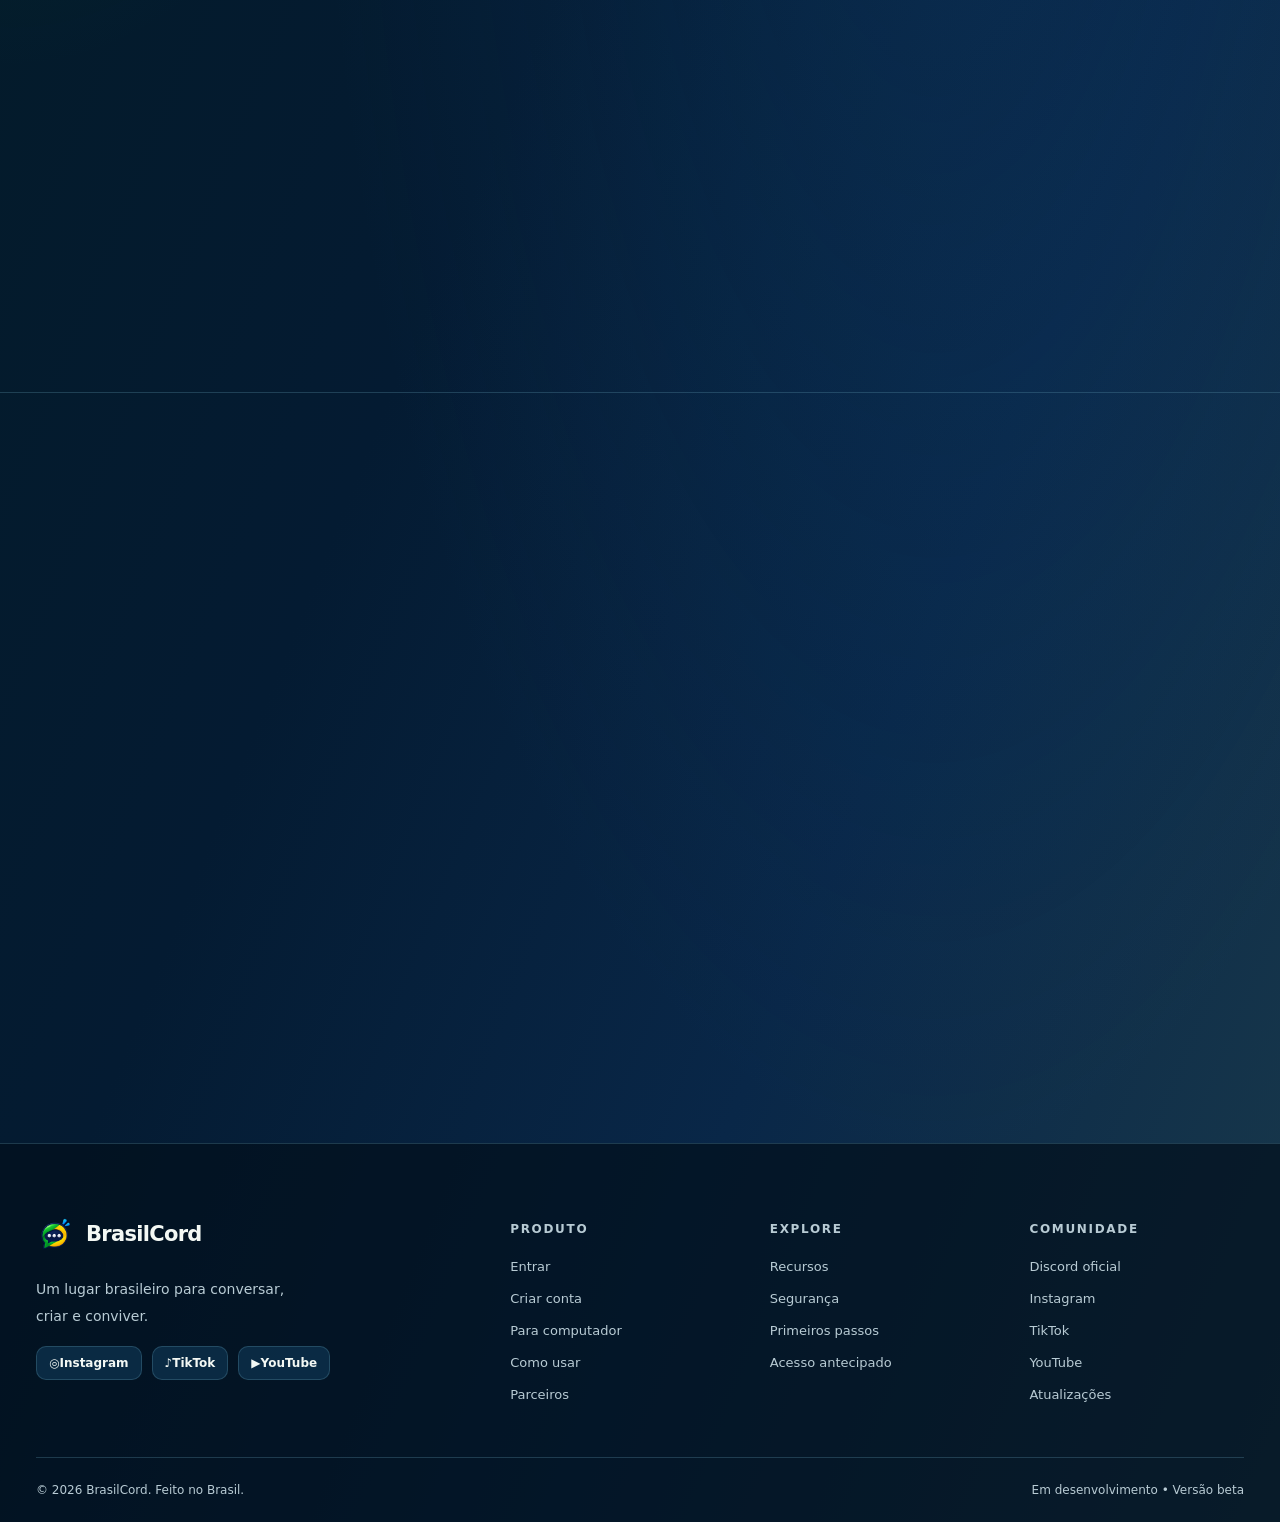
==== commit c0a6162f: "Destacar títulos principais com gradiente BrasilCord" ====
--- a/index.html
+++ b/index.html
@@ -14,6 +14,7 @@
   <link rel="manifest" href="manifest.webmanifest">
   <link rel="stylesheet" href="landing.css">
   <script src="landing.js" defer></script>
+<link rel="stylesheet" href="gradients.css">
 </head>
 <body data-theme="dark">
   <a class="skip-link" href="#conteudo">Pular para o conteúdo</a>
@@ -49,7 +50,7 @@
     <section class="hero container" id="inicio" aria-labelledby="hero-title">
       <div class="hero-content">
         <p class="eyebrow"><span class="spark" aria-hidden="true">✦</span> Feito no Brasil para a sua turma</p>
-        <h1 id="hero-title">Seu lugar para <span>conversar, jogar</span> e criar junto.</h1>
+        <h1 id="hero-title">Seu lugar para <span class="bc-gradient-text">conversar, jogar</span> e criar junto.</h1>
         <p class="hero-lead">Comunidades com canais de texto e voz, chamadas com câmera e tela compartilhada, e conversas diretas com quem você quiser.</p>
         <div class="hero-ctas">
           <a class="btn btn-blue" href="login.html">Entrar no BrasilCord <span aria-hidden="true">↗</span></a>
@@ -77,7 +78,7 @@
       <div class="container">
         <div class="section-head">
           <p class="eyebrow">Um espaço para chamar de seu</p>
-          <h2 id="features-title">Tudo perto.<br>Tudo com a sua cara.</h2>
+          <h2 id="features-title">Tudo perto.<br><span class="bc-gradient-text">Tudo com a sua cara.</span></h2>
         </div>
         <div class="feature-grid">
           <article class="feature-card">
@@ -109,7 +110,7 @@
       <div class="container safety-grid">
         <div>
           <p class="eyebrow">Privacidade e proteção</p>
-          <h2 id="safety-title">Feito para conversar com mais tranquilidade.</h2>
+          <h2 id="safety-title">Feito para conversar com <span class="bc-gradient-text">mais tranquilidade.</span></h2>
         </div>
         <div class="safety-copy">
           <p>Uma boa comunidade começa com escolhas claras. O BrasilCord reúne ferramentas para organizar canais, administrar permissões e dar mais controle aos participantes.</p>
@@ -124,7 +125,7 @@
         <div class="how-heading">
           <div>
             <p class="eyebrow">É simples começar</p>
-            <h2 id="how-title">Sua turma está logo ali.</h2>
+            <h2 id="how-title">Sua turma está <span class="bc-gradient-text">logo ali.</span></h2>
           </div>
           <p>Encontre seu espaço e acompanhe as novidades do projeto enquanto a plataforma passa por manutenção.</p>
         </div>
@@ -134,7 +135,7 @@
           <div class="step"><span>03</span><h3>Fique por dentro</h3><p>Participe do Discord oficial para receber notícias e conversar com a equipe.</p></div>
         </div>
         <div class="join-strip">
-          <div><span class="join-label">Juntos é melhor</span><h3>O BrasilCord fica melhor com você.</h3><p>Acompanhe as atualizações e ajude a construir essa comunidade.</p></div>
+          <div><span class="join-label">Juntos é melhor</span><h3>O BrasilCord fica <span class="bc-gradient-text">melhor com você.</span></h3><p>Acompanhe as atualizações e ajude a construir essa comunidade.</p></div>
           <a class="btn btn-blue" href="https://discord.gg/KgJg3qnj3r" target="_blank" rel="noopener noreferrer">Entrar no Discord <span aria-hidden="true">↗</span></a>
         </div>
       </div>
--- a/gradients.css
+++ b/gradients.css
@@ -0,0 +1,30 @@
+/* Destaques em degradê: identidade BrasilCord verde, azul e dourado. */
+:root{
+  --bc-title-gradient:linear-gradient(105deg,#066b4b 4%,#145aa5 55%,#876000 100%);
+  --bc-title-gradient-bright:linear-gradient(105deg,#40ed9b 3%,#6cbfff 54%,#ffe083 100%);
+}
+[data-theme="dark"]{--bc-title-gradient:var(--bc-title-gradient-bright)}
+@supports ((-webkit-background-clip:text) or (background-clip:text)){
+  .bc-gradient-text{
+    display:inline;
+    background-image:var(--bc-title-gradient);
+    background-size:100% 100%;
+    background-repeat:no-repeat;
+    -webkit-background-clip:text;
+    background-clip:text;
+    color:transparent!important;
+    -webkit-text-fill-color:transparent;
+    -webkit-box-decoration-break:clone;
+    box-decoration-break:clone;
+  }
+}
+@media (forced-colors:active){
+  .bc-gradient-text{
+    background:none!important;
+    color:CanvasText!important;
+    -webkit-text-fill-color:CanvasText!important;
+  }
+}
+@media print{
+  .bc-gradient-text{background:none!important;color:inherit!important;-webkit-text-fill-color:currentColor!important}
+}
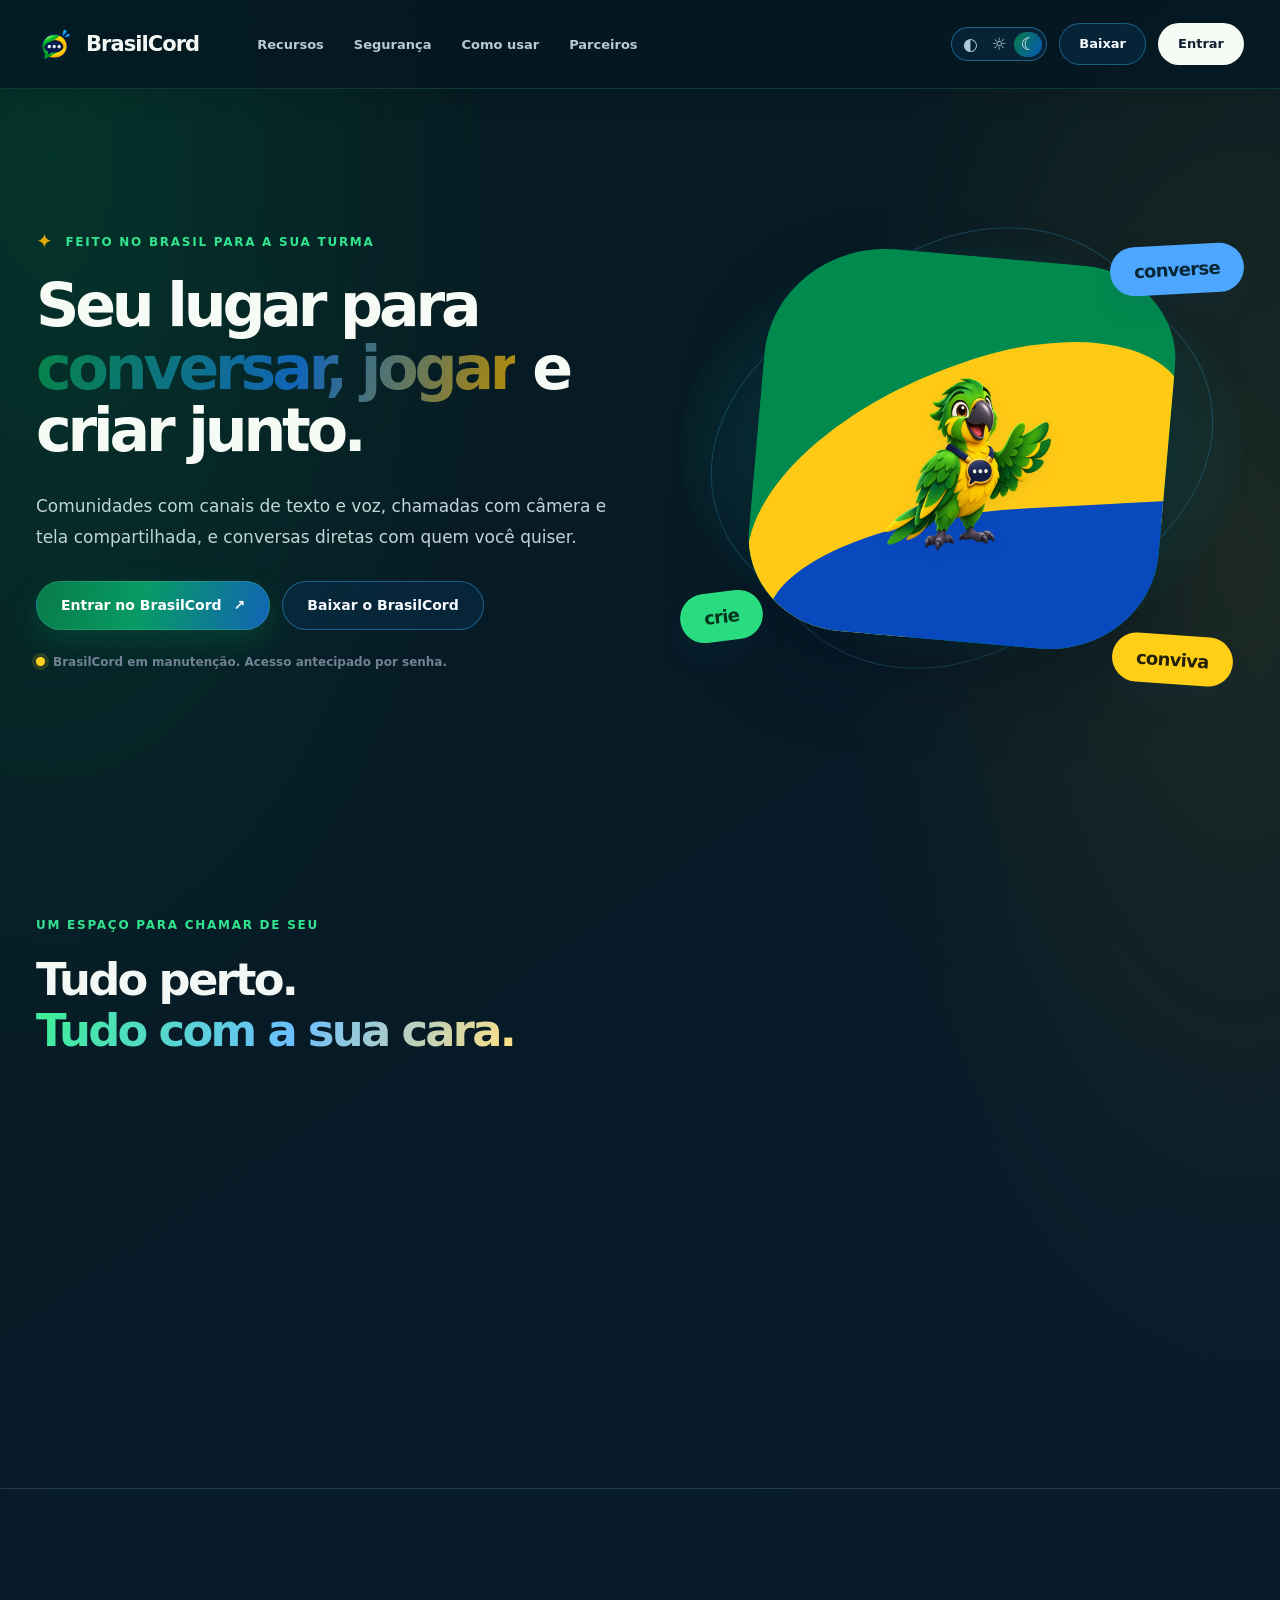
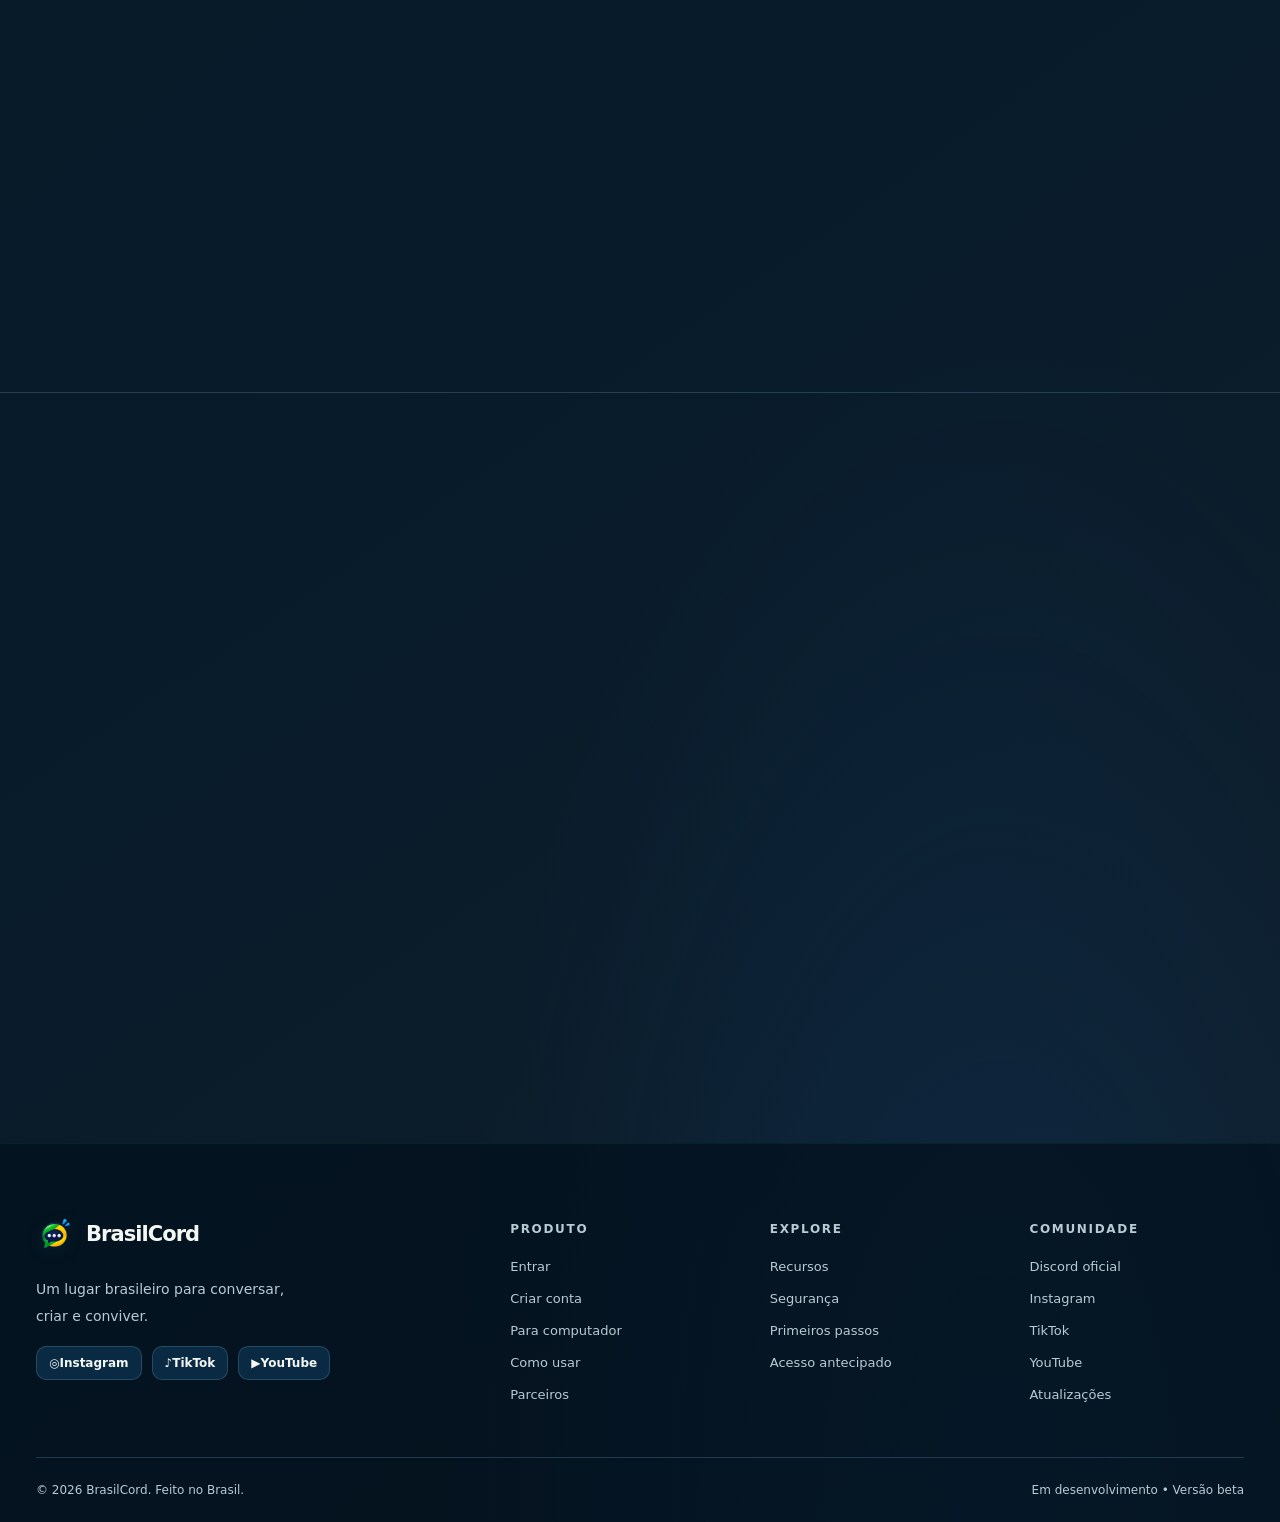
==== commit a6e611b1: "Aplicar tema brasileiro ao site BrasilCord" ====
--- a/index.html
+++ b/index.html
@@ -15,6 +15,7 @@
   <link rel="stylesheet" href="landing.css">
   <script src="landing.js" defer></script>
 <link rel="stylesheet" href="gradients.css">
+  <link rel="stylesheet" href="brasil-theme.css">
 </head>
 <body data-theme="dark">
   <a class="skip-link" href="#conteudo">Pular para o conteúdo</a>
@@ -31,7 +32,7 @@
         <nav class="nav-links" aria-label="Menu principal">
           <a href="#recursos">Recursos</a>
           <a href="#seguranca">Segurança</a>
-          <a href="#como-usar">Como usar</a><a href="parceiros.html">Parceiros</a>
+          <a href="como-usar.html">Como usar</a><a href="parceiros.html">Parceiros</a>
         </nav>
         <div class="header-actions">
           <div class="theme-switch" role="group" aria-label="Aparência do site">
@@ -115,7 +116,7 @@
         <div class="safety-copy">
           <p>Uma boa comunidade começa com escolhas claras. O BrasilCord reúne ferramentas para organizar canais, administrar permissões e dar mais controle aos participantes.</p>
           <p>Estamos evoluindo os recursos de segurança e privacidade durante a fase de testes. Algumas funções podem variar entre a versão web e o aplicativo para computador.</p>
-          <a class="text-link" href="#como-usar">Veja como começar <span aria-hidden="true">↗</span></a>
+          <a class="text-link" href="como-usar.html">Veja como começar <span aria-hidden="true">↗</span></a>
         </div>
       </div>
     </section>
@@ -153,8 +154,8 @@
           <a href="https://www.youtube.com/@brasilcord" target="_blank" rel="noopener noreferrer" aria-label="YouTube oficial do BrasilCord"><span aria-hidden="true">▶</span> YouTube</a>
         </div>
       </div>
-      <nav class="footer-column" aria-label="Produto"><h3>Produto</h3><a href="login.html">Entrar</a><a href="cadastro.html">Criar conta</a><a href="downloads.html">Para computador</a><a href="#como-usar">Como usar</a><a href="parceiros.html">Parceiros</a></nav>
-      <nav class="footer-column" aria-label="Explore"><h3>Explore</h3><a href="#recursos">Recursos</a><a href="#seguranca">Segurança</a><a href="#como-usar">Primeiros passos</a><a href="acesso.html">Acesso antecipado</a></nav>
+      <nav class="footer-column" aria-label="Produto"><h3>Produto</h3><a href="login.html">Entrar</a><a href="cadastro.html">Criar conta</a><a href="downloads.html">Para computador</a><a href="como-usar.html">Como usar</a><a href="parceiros.html">Parceiros</a></nav>
+      <nav class="footer-column" aria-label="Explore"><h3>Explore</h3><a href="#recursos">Recursos</a><a href="#seguranca">Segurança</a><a href="como-usar.html">Primeiros passos</a><a href="acesso.html">Acesso antecipado</a></nav>
       <nav class="footer-column" aria-label="Comunidade"><h3>Comunidade</h3><a href="https://discord.gg/KgJg3qnj3r" target="_blank" rel="noopener noreferrer">Discord oficial</a><a href="https://www.instagram.com/brasilcordofc/" target="_blank" rel="noopener noreferrer">Instagram</a><a href="https://www.tiktok.com/@brasilcord1" target="_blank" rel="noopener noreferrer">TikTok</a><a href="https://www.youtube.com/@brasilcord" target="_blank" rel="noopener noreferrer">YouTube</a><a href="downloads.html">Atualizações</a></nav>
     </div>
     <div class="container footer-bottom"><span>© <span id="footer-year">2026</span> BrasilCord. Feito no Brasil.</span><span>Em desenvolvimento • Versão beta</span></div>
--- a/landing.css
+++ b/landing.css
@@ -208,3 +208,103 @@
   background:#ffd320;
   box-shadow:0 0 0 4px rgba(255,211,32,.15);
 }
+
+
+/* BrasilCord — identidade visual Brasil: verde, amarelo e azul em todas as páginas. */
+:root{
+  --green:#078b43;
+  --blue:#0759b8;
+  --gold:#f2c500;
+  --border:#d6e4d9;
+  --shadow:0 18px 50px rgba(8,82,55,.07);
+}
+body[data-theme="light"]{
+  background:
+    radial-gradient(ellipse 42% 34% at 92% 9%,rgba(255,211,45,.17),transparent 86%),
+    radial-gradient(ellipse 43% 38% at 4% 28%,rgba(0,153,76,.11),transparent 86%),
+    radial-gradient(ellipse 50% 48% at 76% 64%,rgba(0,91,187,.08),transparent 88%),
+    linear-gradient(135deg,#f8fcf8 0%,#f5f9ff 58%,#fffdf2 100%);
+}
+body[data-theme="light"] .site-header{
+  background:rgba(248,252,249,.91);
+  border-bottom-color:rgba(0,132,68,.15);
+}
+body[data-theme="light"] .nav-links a:hover,
+body[data-theme="light"] .footer-column a:hover{color:#078b43}
+body[data-theme="light"] .eyebrow,
+body[data-theme="light"] .step span,
+body[data-theme="light"] .join-strip .join-label{color:#078b43}
+body[data-theme="light"] .btn-blue,
+body[data-theme="light"] .btn-green{
+  background:linear-gradient(105deg,#078b43 0%,#00a95c 48%,#0759b8 100%);
+  color:#fff;
+  border-color:transparent;
+  box-shadow:0 9px 24px rgba(0,117,66,.18);
+}
+body[data-theme="light"] .btn-blue:hover,
+body[data-theme="light"] .btn-green:hover{
+  filter:saturate(1.12) brightness(1.04);
+  box-shadow:0 13px 28px rgba(0,117,66,.24);
+}
+body[data-theme="light"] .btn-subtle,
+body[data-theme="light"] .btn-outline{
+  background:rgba(255,255,255,.82);
+  border-color:rgba(0,91,187,.24);
+}
+body[data-theme="light"] .btn-subtle:hover,
+body[data-theme="light"] .btn-outline:hover{
+  background:#fff7d6;
+  border-color:#e0b500;
+}
+body[data-theme="light"] .theme-switch{
+  border-color:rgba(0,91,187,.24);
+  background:rgba(255,255,255,.84);
+}
+body[data-theme="light"] .theme-switch button.active{
+  background:#078b43;
+  color:#fff;
+}
+body[data-theme="light"] .feature-card{
+  border-color:rgba(0,120,65,.16);
+  box-shadow:0 16px 42px rgba(10,83,52,.055);
+}
+body[data-theme="light"] .icon-green{background:#d9f4e4;color:#087b40}
+body[data-theme="light"] .icon-blue{background:#deedff;color:#0759b8}
+body[data-theme="light"] .icon-yellow{background:#fff3bf;color:#8c6b00}
+body[data-theme="light"] .join-strip{
+  background:linear-gradient(110deg,rgba(0,145,72,.09),rgba(255,210,35,.17),rgba(0,91,187,.08));
+  border-color:rgba(0,120,65,.17);
+}
+body[data-theme="light"] .site-footer{
+  background:linear-gradient(110deg,rgba(0,111,61,.055),rgba(0,91,187,.045));
+}
+body[data-theme="light"] .text-link{color:#0759b8}
+body[data-theme="light"] .availability-dot{
+  background:#f2c500;
+  box-shadow:0 0 0 4px rgba(242,197,0,.2);
+}
+
+/* Paleta nacional também no tema escuro, mantendo contraste e leitura. */
+body[data-theme="dark"]{
+  --green:#35df8b;
+  --blue:#75bdff;
+  --gold:#ffd43b;
+}
+body[data-theme="dark"] .btn-blue,
+body[data-theme="dark"] .btn-green{
+  background:linear-gradient(105deg,#20c878 0%,#079b58 48%,#126bd0 100%);
+  color:#fff;
+  border-color:rgba(103,220,167,.2);
+}
+body[data-theme="dark"] .btn-blue:hover,
+body[data-theme="dark"] .btn-green:hover{filter:brightness(1.12) saturate(1.1)}
+body[data-theme="dark"] .theme-switch button.active{
+  background:linear-gradient(120deg,#087c45,#0759b8);
+  color:#fff;
+}
+body[data-theme="dark"] .join-strip{
+  background:linear-gradient(110deg,rgba(0,119,64,.28),rgba(190,151,0,.12),rgba(0,76,160,.24));
+  border-color:rgba(92,176,151,.32);
+}
+body[data-theme="dark"] .feature-card{border-color:rgba(82,180,144,.27)}
+body[data-theme="dark"] .icon-yellow{background:rgba(242,197,0,.18);color:#ffdf61}
--- a/brasil-theme.css
+++ b/brasil-theme.css
@@ -0,0 +1,120 @@
+/* BrasilCord — identidade visual brasileira aplicada ao site inteiro.
+   Paleta inspirada na bandeira: verde, amarelo e azul, com uso sutil e premium. */
+:root{
+  --brasil-green:#078447;
+  --brasil-green-bright:#12a765;
+  --brasil-yellow:#f2c532;
+  --brasil-blue:#1264b5;
+  --brasil-blue-deep:#083d78;
+  --brasil-focus:rgba(18,100,181,.28);
+}
+html{scroll-behavior:smooth}
+body:not([data-theme="dark"]){
+  background-image:
+    radial-gradient(ellipse 45% 34% at 5% 8%,rgba(0,151,78,.12),transparent 82%),
+    radial-gradient(ellipse 38% 32% at 96% 18%,rgba(255,207,42,.16),transparent 82%),
+    radial-gradient(ellipse 48% 42% at 76% 92%,rgba(18,100,181,.10),transparent 84%),
+    linear-gradient(135deg,#f8fcf9 0%,#f4f8fd 56%,#fffdf4 100%);
+}
+body[data-theme="dark"]{
+  background-image:
+    radial-gradient(ellipse 42% 35% at 4% 5%,rgba(0,139,75,.22),transparent 84%),
+    radial-gradient(ellipse 38% 33% at 97% 18%,rgba(180,139,10,.12),transparent 84%),
+    radial-gradient(ellipse 50% 45% at 78% 100%,rgba(15,91,168,.20),transparent 86%),
+    linear-gradient(145deg,#061b20 0%,#071b2b 54%,#101d28 100%);
+}
+.site-header{
+  border-bottom-color:rgba(9,126,74,.16);
+  background:color-mix(in srgb,var(--bg,#f5f8fc) 88%,transparent);
+}
+.brand strong{letter-spacing:-.045em}
+.brand img{filter:drop-shadow(0 3px 7px rgba(0,90,65,.16))}
+.nav-links a{transition:color .18s ease}
+.nav-links a:hover,.nav-links a[aria-current="page"]{color:var(--brasil-green-bright)}
+.btn-blue,.btn-green,.hero-ctas .btn-primary,.auth-submit{
+  background:linear-gradient(105deg,#078447 0%,#0b9b63 42%,#1264b5 100%);
+  border-color:transparent;
+  color:#fff;
+  box-shadow:0 9px 24px rgba(7,105,75,.19);
+}
+.btn-blue:hover,.btn-green:hover,.hero-ctas .btn-primary:hover,.auth-submit:hover:not(:disabled){
+  filter:saturate(1.12) brightness(1.05);
+  box-shadow:0 13px 29px rgba(7,105,75,.25);
+}
+.btn-subtle,.btn-outline{
+  border-color:rgba(18,100,181,.27);
+}
+.btn-subtle:hover,.btn-outline:hover{
+  border-color:rgba(242,197,50,.78);
+  background:rgba(242,197,50,.12);
+}
+.eyebrow,.section-kicker,.partner-hero .eyebrow,.download-hero .eyebrow{
+  color:var(--brasil-green-bright);
+}
+.hero h1 .bc-gradient-text,.partner-hero h1 .bc-gradient-text,
+.download-hero h1 .bc-gradient-text{
+  background-image:linear-gradient(105deg,#078447 0%,#1264b5 55%,#b58a05 100%);
+}
+.feature-card,.download-card,.partner-card,.docs-sidebar,.docs-toc{
+  border-color:rgba(10,126,75,.18);
+}
+.feature-card:hover,.download-card:hover,.partner-card:hover{
+  border-color:rgba(242,197,50,.65);
+}
+.feature-icon.icon-green,.icon-green{
+  background:rgba(11,158,91,.13);
+  color:#078447;
+}
+.feature-icon.icon-blue,.icon-blue{
+  background:rgba(18,100,181,.12);
+  color:#1264b5;
+}
+.feature-icon.icon-yellow,.icon-yellow{
+  background:rgba(242,197,50,.18);
+  color:#947000;
+}
+.join-strip,.partner-cta{
+  background:
+    linear-gradient(112deg,rgba(0,139,75,.09),rgba(242,197,50,.13) 52%,rgba(18,100,181,.09)),
+    var(--surface);
+  border-color:rgba(9,126,74,.2);
+}
+.step-number,.step span{color:var(--brasil-green-bright)}
+.availability-dot{background:var(--brasil-yellow);box-shadow:0 0 0 4px rgba(242,197,50,.18)}
+.site-footer{
+  border-top:1px solid rgba(9,126,74,.15);
+}
+.footer-column a:hover,.text-link{color:var(--brasil-blue)}
+.theme-switch button.active{
+  background:linear-gradient(125deg,#078447,#1264b5);
+  color:#fff;
+}
+a:focus-visible,button:focus-visible,input:focus-visible,select:focus-visible,textarea:focus-visible{
+  outline:3px solid var(--brasil-yellow);
+  outline-offset:3px;
+}
+.docs-primary-link.active{
+  background:linear-gradient(110deg,rgba(0,139,75,.17),rgba(18,100,181,.12));
+  border-color:rgba(0,139,75,.35);
+  color:var(--brasil-green-bright);
+}
+.docs-primary-link>span:first-child{color:var(--brasil-green-bright)}
+/* Tema claro */
+body[data-theme="light"] .site-header{background:rgba(248,252,249,.9);border-bottom-color:rgba(0,132,68,.16)}
+body[data-theme="light"] .site-footer{background:linear-gradient(110deg,rgba(0,139,75,.045),rgba(242,197,50,.055),rgba(18,100,181,.045))}
+body[data-theme="light"] .btn-subtle,body[data-theme="light"] .btn-outline{background:rgba(255,255,255,.82)}
+body[data-theme="light"] .feature-card,body[data-theme="light"] .download-card,body[data-theme="light"] .partner-card{box-shadow:0 16px 42px rgba(10,83,52,.055)}
+/* Tema escuro: mantém o contraste e usa tons vivos sem ofuscar. */
+body[data-theme="dark"] .site-header{background:rgba(5,25,35,.88);border-bottom-color:rgba(55,185,128,.2)}
+body[data-theme="dark"] .btn-blue,body[data-theme="dark"] .btn-green,body[data-theme="dark"] .auth-submit{
+  background:linear-gradient(105deg,#087b49 0%,#079b65 45%,#1264b5 100%);
+  color:#fff;
+}
+body[data-theme="dark"] .join-strip,body[data-theme="dark"] .partner-cta{
+  background:linear-gradient(110deg,rgba(0,139,75,.22),rgba(174,137,10,.12),rgba(18,100,181,.2)),var(--surface);
+  border-color:rgba(64,174,133,.3);
+}
+body[data-theme="dark"] .feature-card,body[data-theme="dark"] .download-card,body[data-theme="dark"] .partner-card{border-color:rgba(64,174,133,.23)}
+body[data-theme="dark"] .feature-card:hover,body[data-theme="dark"] .download-card:hover,body[data-theme="dark"] .partner-card:hover{border-color:rgba(242,197,50,.55)}
+body[data-theme="dark"] .icon-yellow{color:#ffdf70}
+@media(prefers-reduced-motion:reduce){html{scroll-behavior:auto}}
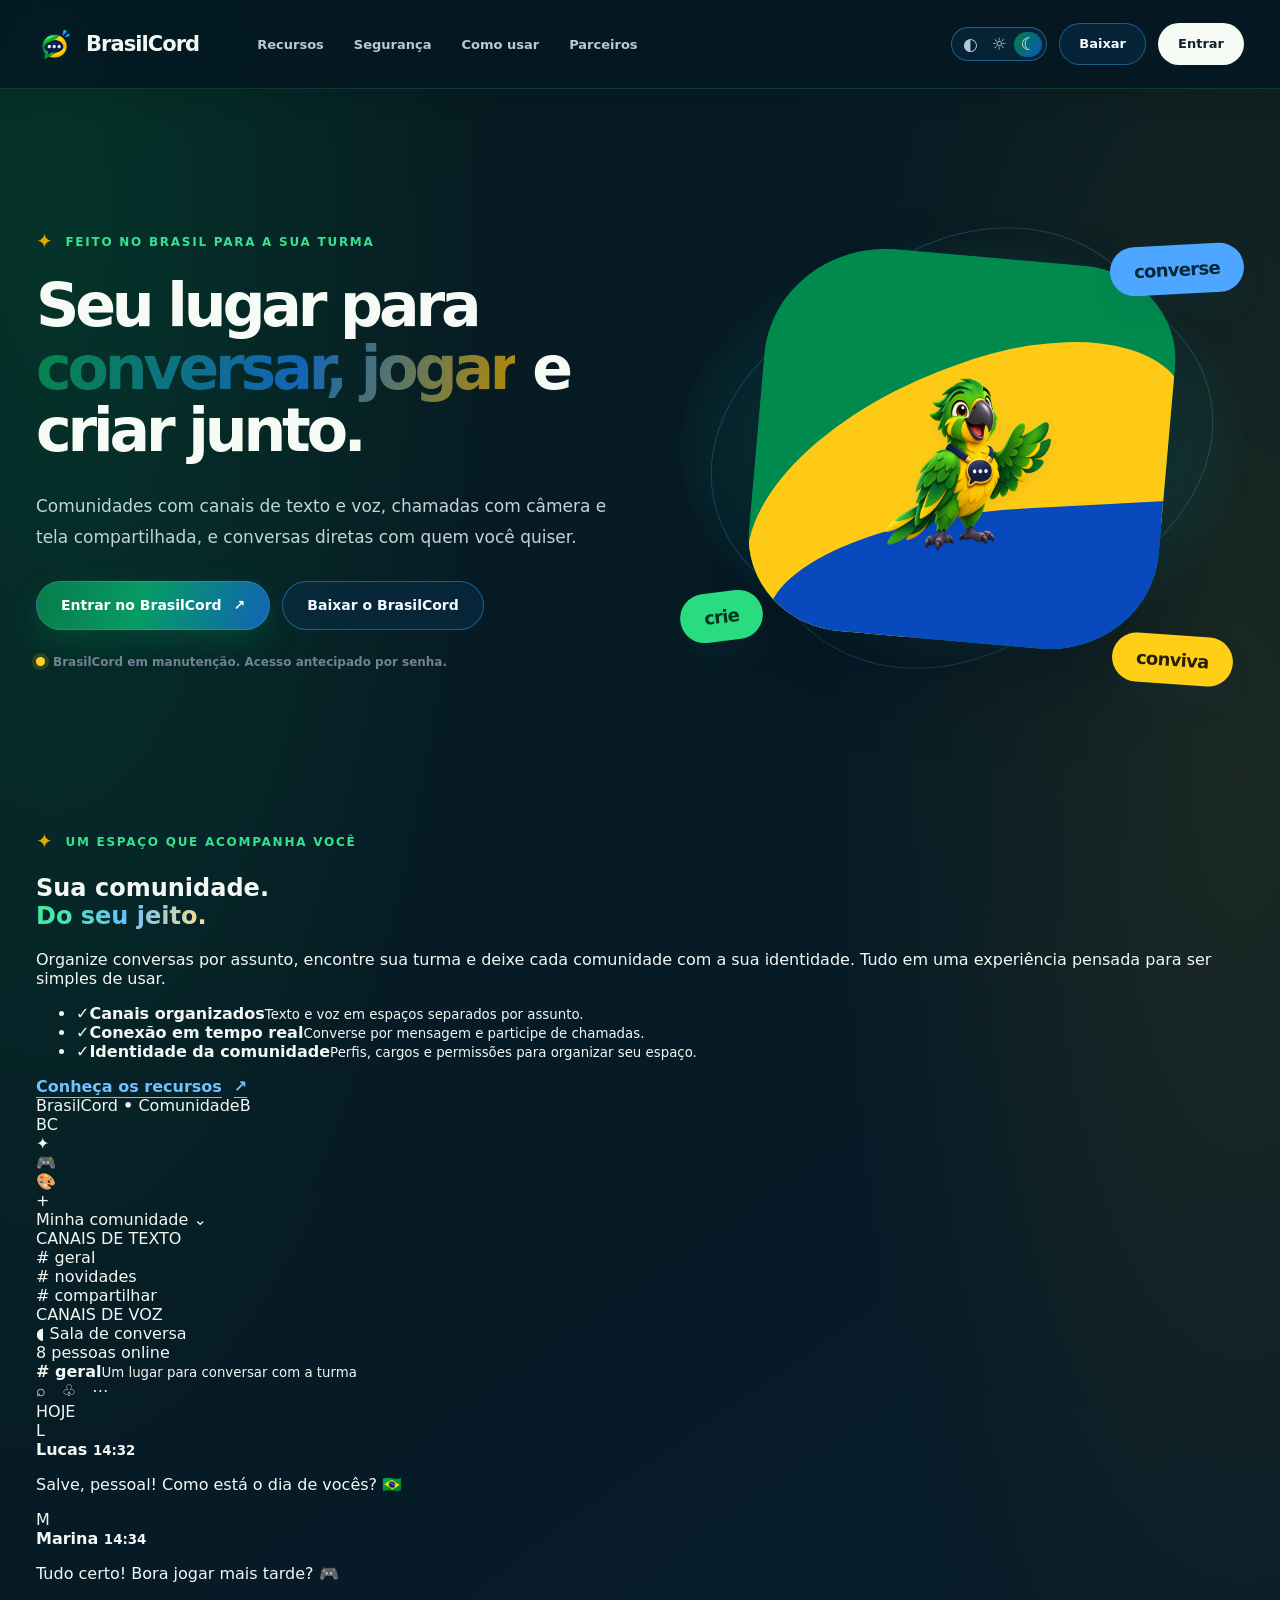
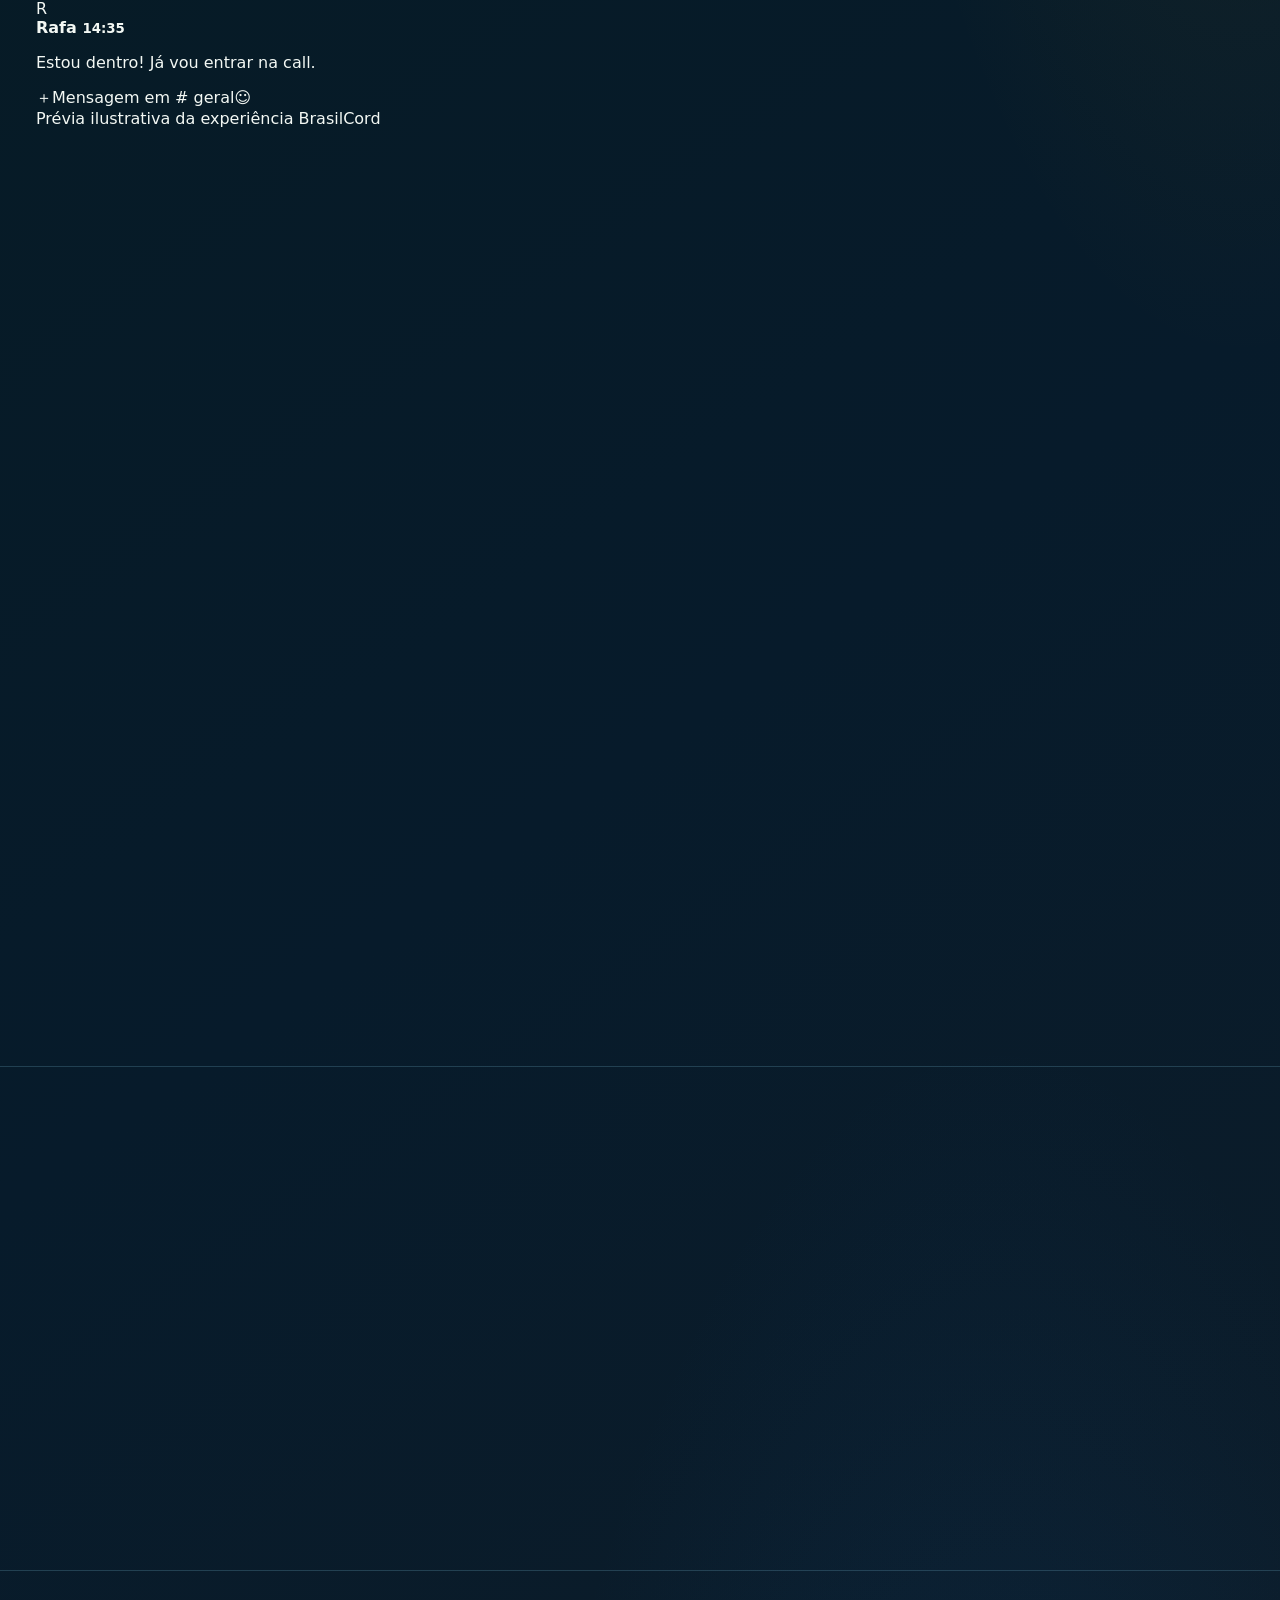
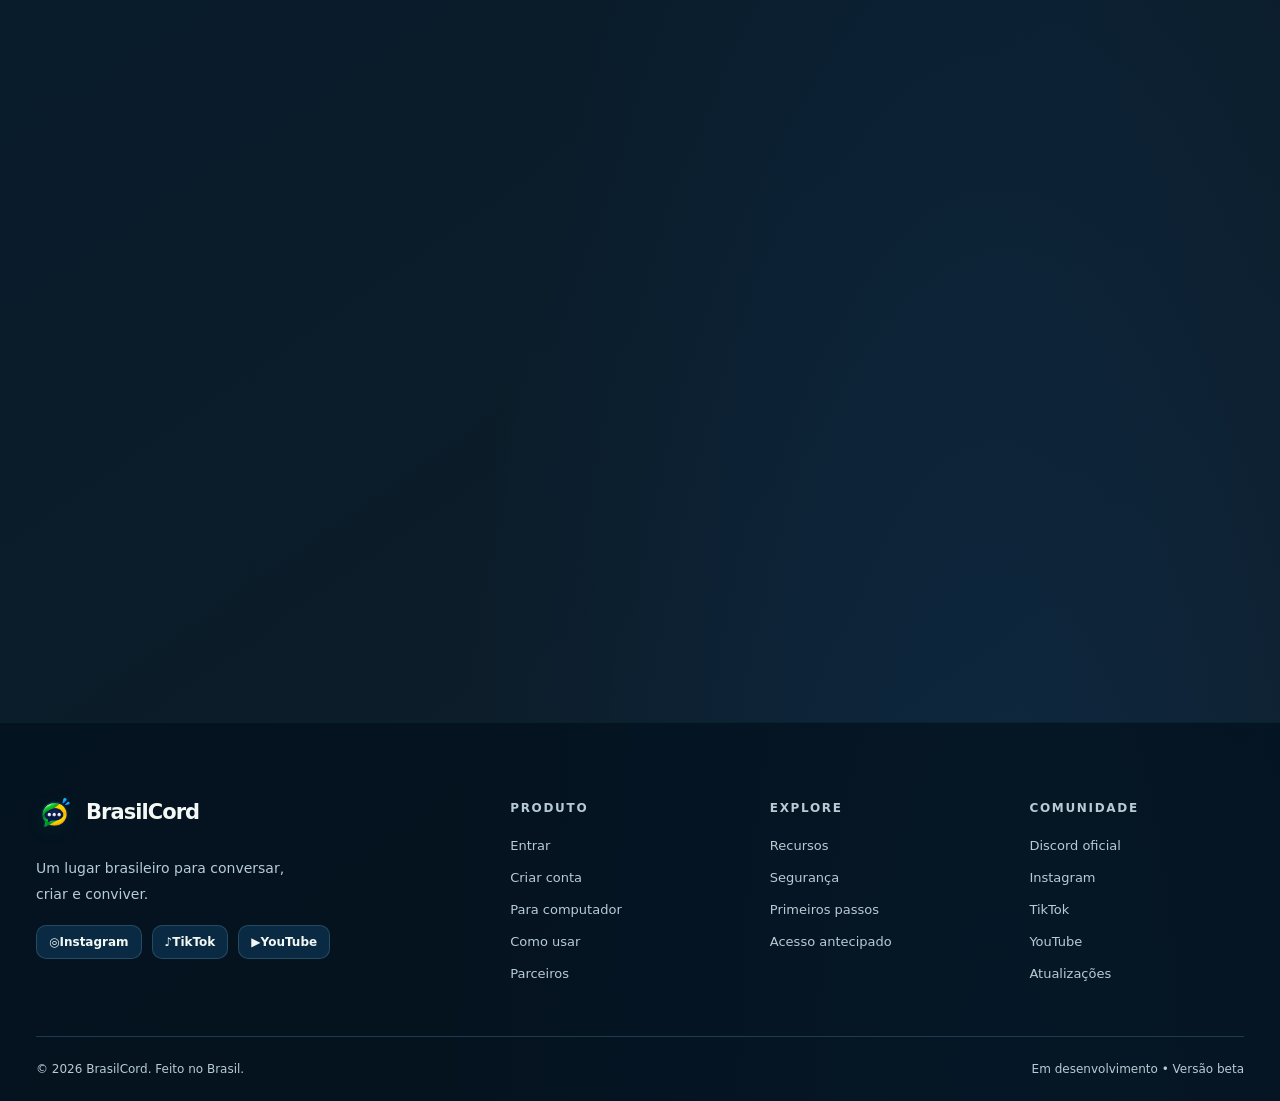
==== commit d7b0829d: "Enriquecer página inicial com prévia da interface e recursos detalhados" ====
--- a/index.html
+++ b/index.html
@@ -75,6 +75,40 @@
       </div>
     </section>
 
+    <section class="product-showcase" aria-labelledby="showcase-title">
+      <div class="container showcase-grid">
+        <div class="showcase-copy">
+          <p class="eyebrow"><span class="spark" aria-hidden="true">✦</span> Um espaço que acompanha você</p>
+          <h2 id="showcase-title">Sua comunidade.<br><span class="bc-gradient-text">Do seu jeito.</span></h2>
+          <p>Organize conversas por assunto, encontre sua turma e deixe cada comunidade com a sua identidade. Tudo em uma experiência pensada para ser simples de usar.</p>
+          <ul class="showcase-points">
+            <li><span class="point-check">✓</span><span><strong>Canais organizados</strong><small>Texto e voz em espaços separados por assunto.</small></span></li>
+            <li><span class="point-check">✓</span><span><strong>Conexão em tempo real</strong><small>Converse por mensagem e participe de chamadas.</small></span></li>
+            <li><span class="point-check">✓</span><span><strong>Identidade da comunidade</strong><small>Perfis, cargos e permissões para organizar seu espaço.</small></span></li>
+          </ul>
+          <a class="text-link" href="como-usar.html">Conheça os recursos <span aria-hidden="true">↗</span></a>
+        </div>
+        <div class="app-preview" aria-label="Ilustração demonstrativa da interface do BrasilCord">
+          <div class="preview-topbar"><span class="preview-window-dots"><i></i><i></i><i></i></span><span class="preview-top-title">BrasilCord <b>•</b> Comunidade</span><span class="preview-top-avatar">B</span></div>
+          <div class="preview-body">
+            <aside class="preview-servers" aria-hidden="true"><div class="preview-server-logo">BC</div><div class="preview-server active">✦</div><div class="preview-server">🎮</div><div class="preview-server">🎨</div><div class="preview-server-add">+</div></aside>
+            <aside class="preview-channels" aria-hidden="true"><div class="preview-community-name">Minha comunidade <span>⌄</span></div><div class="preview-channel-label">CANAIS DE TEXTO</div><div class="preview-channel selected"># geral</div><div class="preview-channel"># novidades</div><div class="preview-channel"># compartilhar</div><div class="preview-channel-label voice-label">CANAIS DE VOZ</div><div class="preview-channel">◖ Sala de conversa</div><div class="preview-online"><span></span> 8 pessoas online</div></aside>
+            <div class="preview-chat" aria-hidden="true">
+              <div class="preview-chat-head"><div><strong># geral</strong><small>Um lugar para conversar com a turma</small></div><span class="preview-head-actions">⌕　♧　⋯</span></div>
+              <div class="preview-messages">
+                <div class="preview-date">HOJE</div>
+                <div class="preview-message"><span class="preview-avatar avatar-green">L</span><div><b>Lucas <small>14:32</small></b><p>Salve, pessoal! Como está o dia de vocês? 🇧🇷</p></div></div>
+                <div class="preview-message"><span class="preview-avatar avatar-blue">M</span><div><b>Marina <small>14:34</small></b><p>Tudo certo! Bora jogar mais tarde? 🎮</p></div></div>
+                <div class="preview-message"><span class="preview-avatar avatar-gold">R</span><div><b>Rafa <small>14:35</small></b><p>Estou dentro! Já vou entrar na call.</p></div></div>
+              </div>
+              <div class="preview-composer"><span>＋</span><span>Mensagem em # geral</span><b>☺</b></div>
+            </div>
+          </div>
+          <div class="preview-caption"><span class="preview-live-dot"></span> Prévia ilustrativa da experiência BrasilCord</div>
+        </div>
+      </div>
+    </section>
+
     <section class="section features-section" id="recursos" aria-labelledby="features-title">
       <div class="container">
         <div class="section-head">
@@ -102,6 +136,21 @@
             </div>
             <h3>Mais controle para conversar</h3>
             <p>Ferramentas de comunidade, opções de perfil e recursos de moderação para criar um espaço mais tranquilo.</p>
+          </article>
+          <article class="feature-card">
+            <div class="feature-icon icon-blue" aria-hidden="true"><svg viewBox="0 0 24 24" fill="none" stroke="currentColor" stroke-width="2" stroke-linecap="round" stroke-linejoin="round"><path d="M4 5h16v11H8l-4 4z"/><path d="M8 9h8M8 12h5"/></svg></div>
+            <h3>Conversas diretas e práticas</h3>
+            <p>Fale com seus amigos em conversas privadas e mantenha suas mensagens sempre por perto.</p>
+          </article>
+          <article class="feature-card">
+            <div class="feature-icon icon-green" aria-hidden="true"><svg viewBox="0 0 24 24" fill="none" stroke="currentColor" stroke-width="2" stroke-linecap="round" stroke-linejoin="round"><circle cx="9" cy="8" r="3"/><path d="M3 20c.5-3.5 2.5-5 6-5s5.5 1.5 6 5M16 5a3 3 0 0 1 0 6M17 15c2.3.4 3.6 2 4 5"/></svg></div>
+            <h3>Uma comunidade com identidade</h3>
+            <p>Personalize cargos, organize participantes e construa um espaço que represente sua turma.</p>
+          </article>
+          <article class="feature-card">
+            <div class="feature-icon icon-yellow" aria-hidden="true"><svg viewBox="0 0 24 24" fill="none" stroke="currentColor" stroke-width="2" stroke-linecap="round" stroke-linejoin="round"><path d="M12 3v18M3 12h18"/><circle cx="12" cy="12" r="9"/></svg></div>
+            <h3>Em diferentes dispositivos</h3>
+            <p>Acesse pelo navegador, conheça a versão para computador e acompanhe a evolução do projeto.</p>
           </article>
         </div>
       </div>
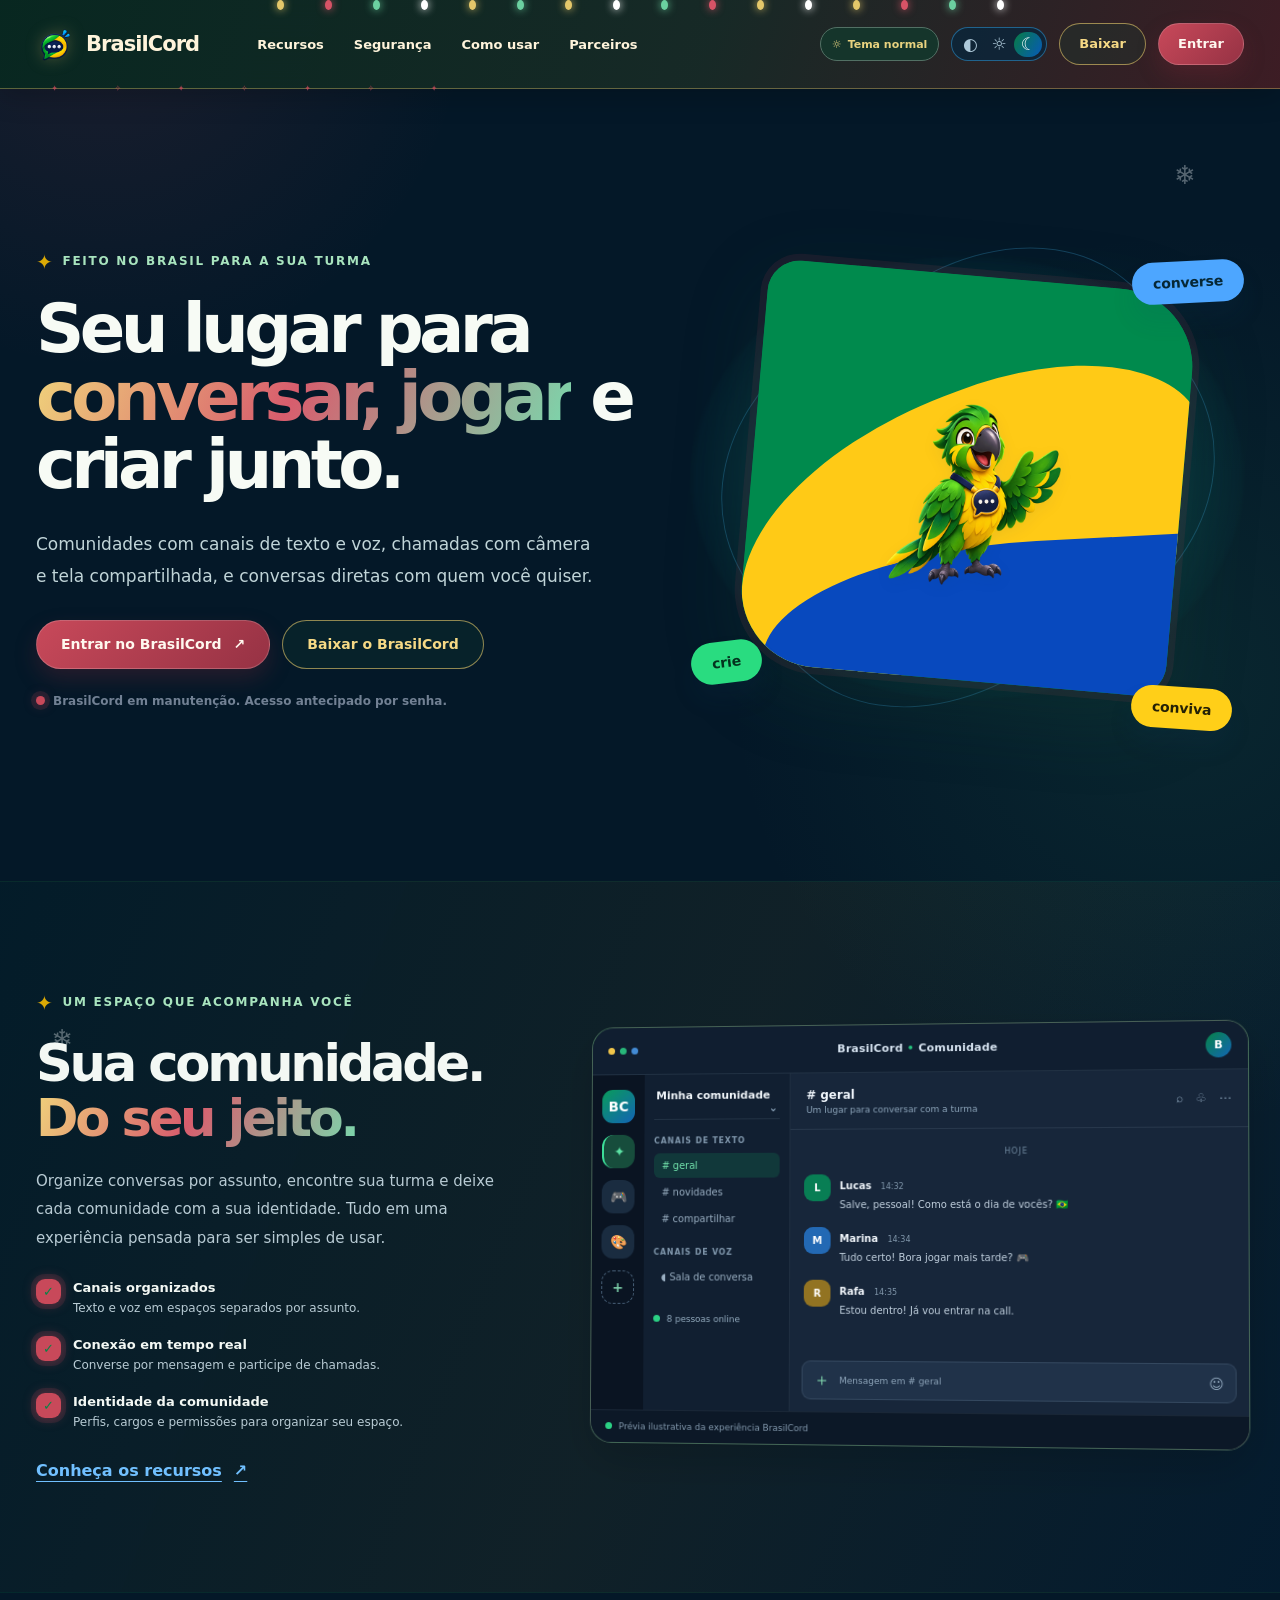
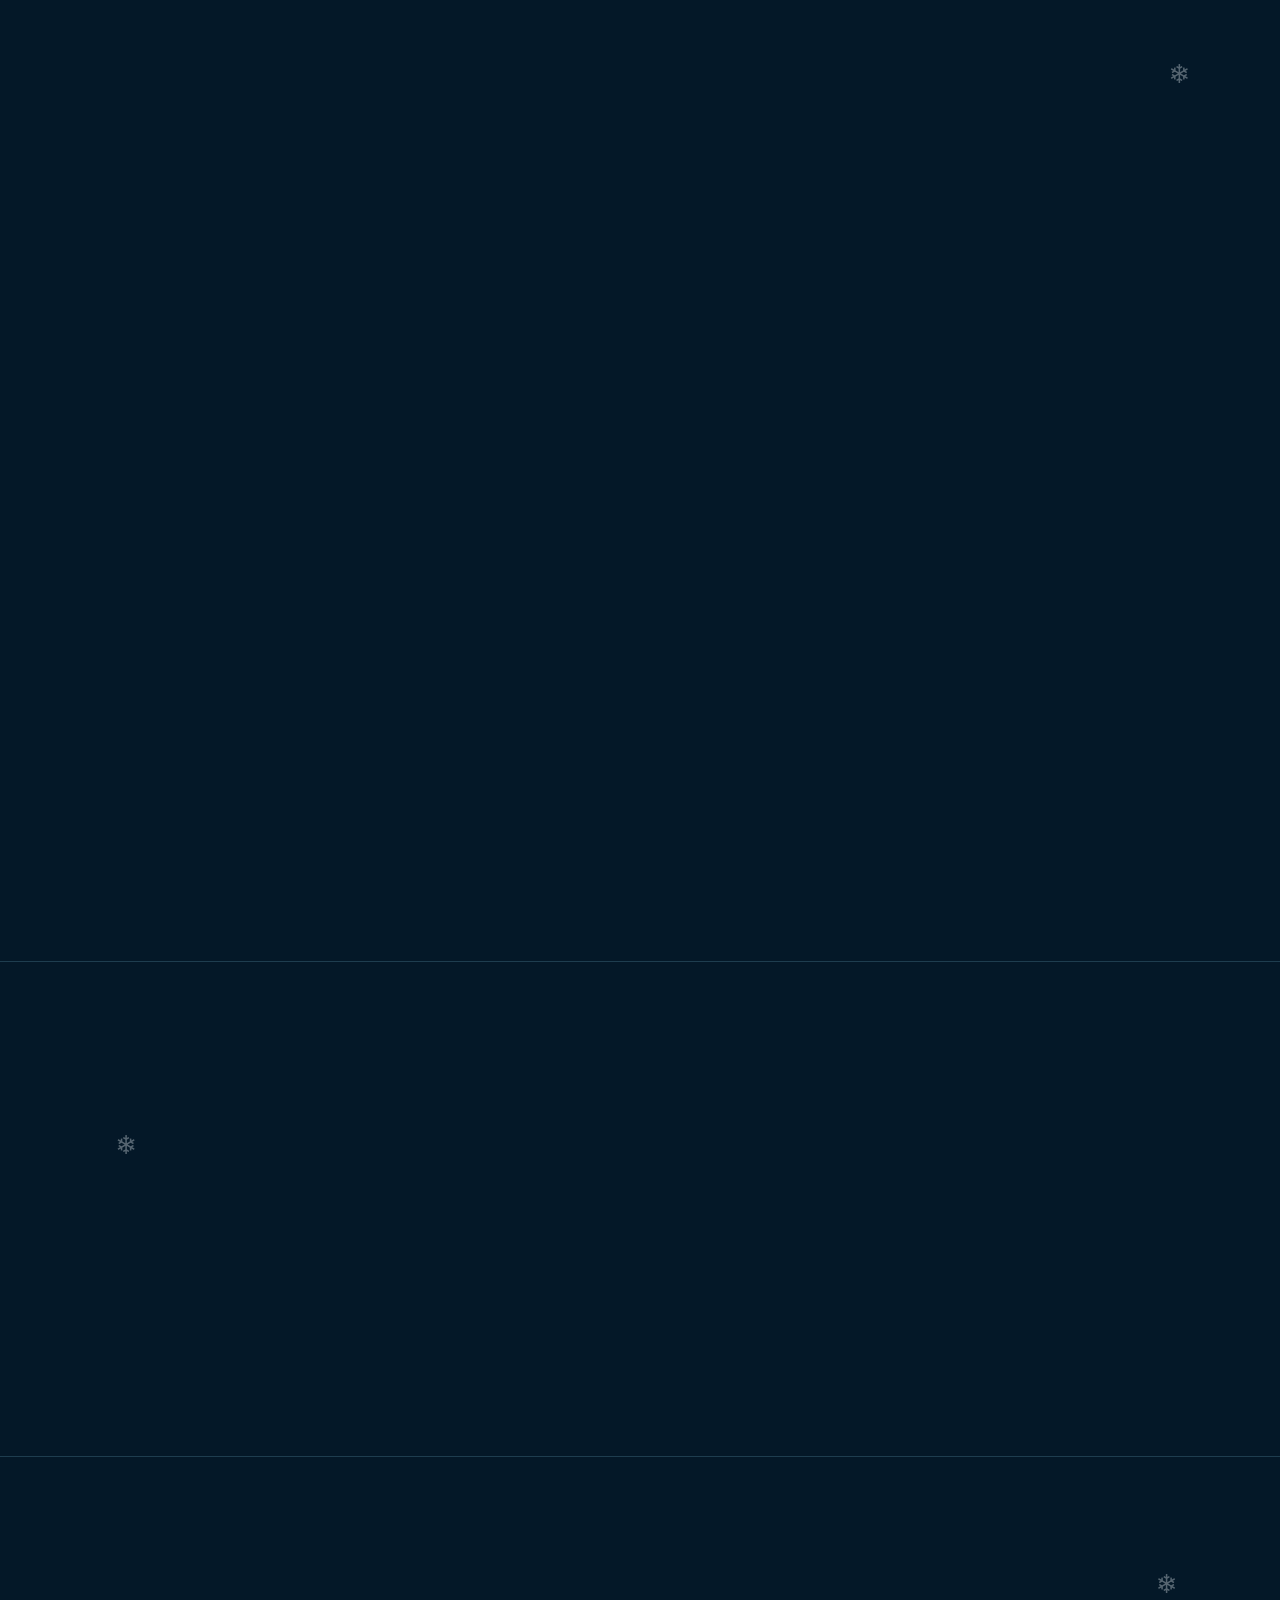
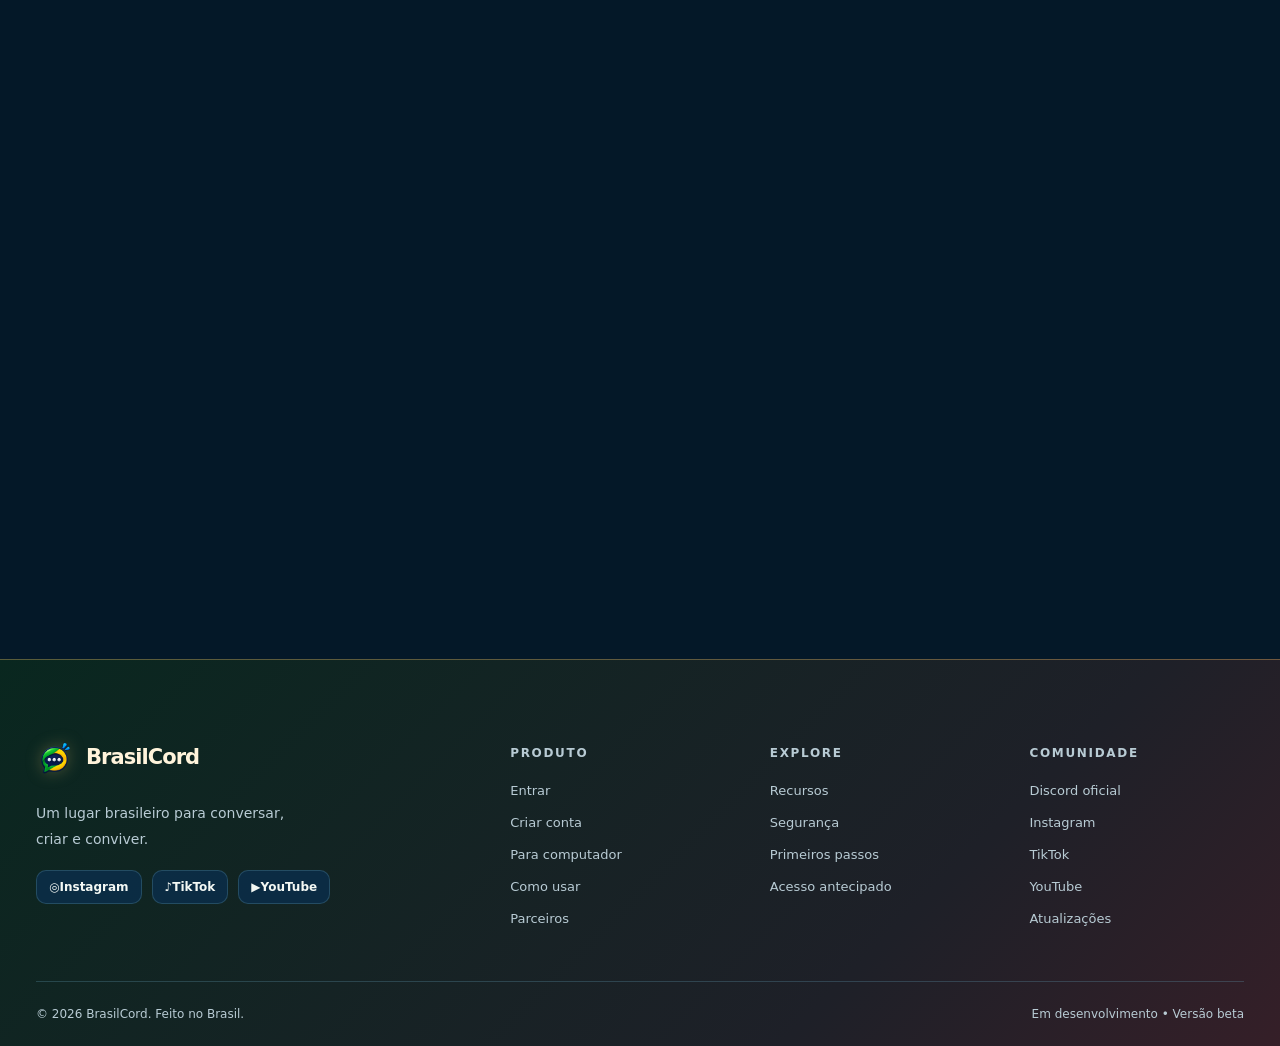
==== commit ebfdd3d9: "Enable Christmas theme on public page" ====
--- a/index.html
+++ b/index.html
@@ -16,6 +16,8 @@
   <script src="landing.js" defer></script>
 <link rel="stylesheet" href="gradients.css">
   <link rel="stylesheet" href="brasil-theme.css">
+  <link rel="stylesheet" href="holiday-site.css">
+  <script src="holiday-site.js" defer></script>
 </head>
 <body data-theme="dark">
   <a class="skip-link" href="#conteudo">Pular para o conteúdo</a>
--- a/landing.css
+++ b/landing.css
@@ -308,3 +308,87 @@
 }
 body[data-theme="dark"] .feature-card{border-color:rgba(82,180,144,.27)}
 body[data-theme="dark"] .icon-yellow{background:rgba(242,197,0,.18);color:#ffdf61}
+
+
+/* Redesign editorial premium — BrasilCord */
+.hero{min-height:720px;padding-top:104px;padding-bottom:118px;gap:44px}
+.hero-content{max-width:690px}
+.hero h1{font-size:clamp(54px,5.25vw,82px);line-height:1.015;max-width:760px}
+.hero-lead{max-width:570px;font-size:17px;line-height:1.9}
+.hero-visual{height:570px}
+.flag-card{width:min(430px,83%);border-radius:32px 78px 32px 78px}
+.float-label{font-size:14px;padding:13px 21px;letter-spacing:-.01em}
+.eyebrow{display:flex;align-items:center;gap:8px}
+.spark{margin:0}
+.product-showcase{position:relative;overflow:hidden;padding:108px 0 112px;border-top:1px solid rgba(8,132,71,.12);border-bottom:1px solid rgba(8,132,71,.12);background:linear-gradient(112deg,rgba(5,133,72,.045),rgba(245,197,50,.055) 52%,rgba(18,100,181,.055))}
+.showcase-grid{display:grid;grid-template-columns:.82fr 1.18fr;gap:clamp(45px,7vw,100px);align-items:center}
+.showcase-copy h2{font-size:clamp(42px,4vw,59px);line-height:1.08;letter-spacing:-.065em;margin:0 0 20px}
+.showcase-copy>p:not(.eyebrow){font-size:15px;line-height:1.9;color:var(--muted);max-width:470px;margin:0 0 27px}
+.showcase-points{display:grid;gap:18px;list-style:none;padding:0;margin:0 0 28px}
+.showcase-points li{display:flex;align-items:flex-start;gap:12px}
+.point-check{display:grid;place-items:center;flex:none;width:25px;height:25px;border-radius:9px;background:rgba(8,145,82,.13);color:#078447;font-weight:900;font-size:13px}
+.showcase-points strong,.showcase-points small{display:block}
+.showcase-points strong{font-size:13px;margin:1px 0 4px}
+.showcase-points small{font-size:12px;line-height:1.6;color:var(--muted)}
+.app-preview{overflow:hidden;border:1px solid rgba(114,153,181,.3);border-radius:22px;background:#0d1828;box-shadow:0 35px 90px rgba(8,33,56,.23),0 2px 0 rgba(255,255,255,.06) inset;transform:perspective(1200px) rotateY(-4deg) rotateX(1deg)}
+.preview-topbar{height:48px;display:flex;align-items:center;justify-content:space-between;padding:0 16px;background:#101e30;border-bottom:1px solid rgba(185,211,235,.1);color:#d8e5f2}
+.preview-window-dots{display:flex;gap:5px}
+.preview-window-dots i{width:7px;height:7px;border-radius:50%;background:#6c8097}
+.preview-window-dots i:first-child{background:#f1c64a}.preview-window-dots i:nth-child(2){background:#28b77a}.preview-window-dots i:nth-child(3){background:#438bd4}
+.preview-top-title{font-size:11px;font-weight:750;letter-spacing:.02em}
+.preview-top-title b{color:#25c17c}
+.preview-top-avatar{display:grid;place-items:center;width:25px;height:25px;border-radius:50%;background:linear-gradient(135deg,#078447,#1264b5);font-size:11px;font-weight:900;color:#fff}
+.preview-body{min-height:340px;display:grid;grid-template-columns:54px 150px minmax(0,1fr);color:#d8e4f0}
+.preview-servers{display:flex;align-items:center;flex-direction:column;gap:12px;padding:15px 8px;background:#0a1422}
+.preview-server-logo,.preview-server,.preview-server-add{width:34px;height:34px;display:grid;place-items:center;border-radius:12px;background:#1a2c40;color:#dbe8f3;font-size:14px;font-weight:850}
+.preview-server-logo{background:linear-gradient(140deg,#0a9b5b,#1264b5);color:#fff;border-radius:11px}
+.preview-server.active{background:#174d3c;color:#5ce2a4;border-left:2px solid #3de09a}
+.preview-server-add{border:1px dashed #486078;background:transparent;color:#7ccda7}
+.preview-channels{padding:15px 10px;background:#111f31;border-right:1px solid rgba(185,211,235,.08)}
+.preview-community-name{font-size:11px;font-weight:850;padding:0 2px 17px;border-bottom:1px solid rgba(185,211,235,.1);color:#f1f6fa}
+.preview-community-name span{float:right;color:#8da5bb}
+.preview-channel-label{font-size:8px;letter-spacing:.11em;font-weight:850;color:#8198ad;margin:17px 0 8px}
+.preview-channel{font-size:10px;color:#9aafc2;padding:7px 8px;border-radius:6px;margin:2px 0}
+.preview-channel.selected{background:rgba(17,153,95,.2);color:#74e6ae}
+.preview-online{margin-top:25px;font-size:9px;color:#94acbf}
+.preview-online span,.preview-live-dot{display:inline-block;width:7px;height:7px;border-radius:50%;background:#2bd184;margin-right:4px}
+.preview-chat{display:flex;flex-direction:column;min-width:0;background:#17263a}
+.preview-chat-head{height:57px;display:flex;align-items:center;justify-content:space-between;gap:10px;padding:0 16px;border-bottom:1px solid rgba(185,211,235,.1)}
+.preview-chat-head strong{display:block;font-size:12px;color:#f0f6fc}
+.preview-chat-head small{display:block;font-size:9px;color:#8ea6bb;margin-top:3px}
+.preview-head-actions{font-size:12px;color:#8da5bb;white-space:nowrap}
+.preview-messages{flex:1;padding:18px 14px 10px}
+.preview-date{text-align:center;color:#70899f;font-size:8px;letter-spacing:.12em;margin:0 0 18px}
+.preview-message{display:flex;align-items:flex-start;gap:9px;margin:0 0 15px}
+.preview-avatar{width:27px;height:27px;display:grid;place-items:center;flex:none;border-radius:9px;font-size:10px;font-weight:900;color:#fff}
+.avatar-green{background:#087e54}.avatar-blue{background:#2369b4}.avatar-gold{background:#927322}
+.preview-message b{font-size:10px;color:#f1f6fb}
+.preview-message b small{font-size:8px;color:#8298ac;font-weight:500;margin-left:6px}
+.preview-message p{font-size:10px;color:#c0cfdd;margin:4px 0 0;line-height:1.5;overflow-wrap:anywhere}
+.preview-composer{height:39px;margin:0 12px 12px;padding:0 11px;display:flex;align-items:center;gap:9px;border:1px solid rgba(185,211,235,.13);border-radius:9px;background:#203249;color:#8ea5ba;font-size:9px}
+.preview-composer span:first-child{font-size:17px;color:#7fd4ac}.preview-composer b{margin-left:auto;font-size:14px}
+.preview-caption{padding:11px 15px;background:#0c1827;border-top:1px solid rgba(185,211,235,.08);font-size:9px;color:#8399ad}
+.features-section{padding-top:112px;padding-bottom:112px}
+.section-head{max-width:760px;margin-bottom:44px}
+.section-head h2{font-size:clamp(42px,4vw,58px)}
+.feature-grid{grid-template-columns:repeat(3,minmax(0,1fr));gap:18px}
+.feature-card{position:relative;overflow:hidden;min-height:248px;padding:30px 28px;border-radius:20px}
+.feature-card:before{content:"";position:absolute;top:0;left:28px;right:28px;height:2px;background:linear-gradient(90deg,#078447,#f2c532,#1264b5);opacity:.72}
+.feature-card h3{font-size:16px;line-height:1.45;margin-bottom:13px}
+.feature-card p{font-size:13px;line-height:1.8}
+.safety-section{padding:120px 0}
+.safety-grid{gap:clamp(50px,8vw,125px)}
+.safety-copy{font-size:14px;line-height:1.95}
+.how-section{padding:110px 0 120px}
+.how-heading h2{font-size:clamp(42px,4vw,58px)}
+.steps{gap:22px;margin:50px 0 70px}
+.step{position:relative;padding:28px 20px 8px 0;border-top:1px solid var(--border)}
+.step span{display:grid;place-items:center;width:37px;height:37px;border-radius:12px;background:rgba(8,145,82,.12);font-size:12px;margin-bottom:21px}
+.step h3{font-size:17px;margin-bottom:11px}
+.step p{font-size:13px;line-height:1.8}
+.join-strip{padding:44px 48px;border-radius:22px}
+.site-footer{padding-top:78px}
+@media(max-width:1000px){.showcase-grid{grid-template-columns:1fr;gap:45px}.showcase-copy{max-width:700px}.app-preview{max-width:780px;width:100%;margin:0 auto}.hero{gap:15px}.hero-visual{height:490px}}
+@media(max-width:850px){.hero{padding-top:78px}.hero-visual{height:450px}.showcase-grid{gap:38px}.product-showcase{padding:80px 0}.feature-grid{grid-template-columns:1fr 1fr}.feature-card{min-height:225px}}
+@media(max-width:600px){.hero{padding-top:58px}.hero h1{font-size:clamp(43px,11vw,58px)}.hero-visual{height:340px}.product-showcase{padding:68px 0}.showcase-copy h2,.section-head h2,.how-heading h2{font-size:39px}.app-preview{border-radius:15px;transform:none}.preview-body{grid-template-columns:40px 105px minmax(0,1fr);min-height:290px}.preview-servers{padding:12px 4px;gap:9px}.preview-server-logo,.preview-server,.preview-server-add{width:29px;height:29px;font-size:11px}.preview-channels{padding:12px 7px}.preview-community-name{font-size:9px}.preview-channel{font-size:8px;padding:6px 5px}.preview-channel-label{font-size:7px}.preview-online{font-size:7px}.preview-chat-head{padding:0 9px}.preview-chat-head strong{font-size:10px}.preview-chat-head small{font-size:8px}.preview-head-actions{font-size:9px}.preview-messages{padding:15px 8px 8px}.preview-message{gap:6px;margin-bottom:12px}.preview-avatar{width:23px;height:23px;font-size:9px}.preview-message b{font-size:8px}.preview-message p{font-size:8px}.preview-composer{margin:0 7px 8px;padding:0 7px;font-size:8px}.preview-caption{font-size:8px}.feature-grid{grid-template-columns:1fr}.feature-card{min-height:auto}.steps{grid-template-columns:1fr;gap:12px}.step{padding:20px 0}.join-strip{padding:29px 23px}.safety-section{padding:80px 0}}
+@media(prefers-reduced-motion:reduce){.app-preview{transform:none}}
--- a/holiday-site.css
+++ b/holiday-site.css
@@ -0,0 +1,224 @@
+/* Tema natalino público do BrasilCord. Ativa/desativa sem alterar o layout base. */
+body.holiday-site.christmas-on {
+  --holiday-red: #c8495a;
+  --holiday-red-deep: #762a38;
+  --holiday-pine: #103e31;
+  --holiday-pine-deep: #09271f;
+  --holiday-gold: #e4c76a;
+  --holiday-snow: #f7fbff;
+  background:
+    radial-gradient(circle at 8% 0%, rgba(201,73,90,.12), transparent 23rem),
+    radial-gradient(circle at 92% 16%, rgba(45,141,98,.13), transparent 28rem),
+    var(--bg, #071321) !important;
+}
+body.holiday-site.christmas-on .site-header {
+  position: relative;
+  background: linear-gradient(108deg, rgba(8,40,32,.98), rgba(23,42,39,.98) 55%, rgba(62,29,37,.98)) !important;
+  border-bottom-color: rgba(228,199,106,.38) !important;
+  box-shadow: 0 8px 26px rgba(0,0,0,.2);
+}
+body.holiday-site.christmas-on .site-header::after {
+  content: "✦  ✧  ✦  ✧  ✦  ✧  ✦";
+  position: absolute;
+  left: 4%;
+  right: 4%;
+  bottom: -6px;
+  height: 10px;
+  overflow: hidden;
+  color: var(--holiday-red);
+  font-size: 8px;
+  letter-spacing: 27px;
+  line-height: 10px;
+  opacity: .8;
+  pointer-events: none;
+  white-space: nowrap;
+}
+body.holiday-site.christmas-on .brand strong,
+body.holiday-site.christmas-on .nav-links a {
+  color: #fff4db !important;
+}
+body.holiday-site.christmas-on .brand img {
+  filter: drop-shadow(0 0 8px rgba(228,199,106,.28));
+}
+body.holiday-site.christmas-on .hero,
+body.holiday-site.christmas-on .product-showcase,
+body.holiday-site.christmas-on .features-section,
+body.holiday-site.christmas-on .safety-section,
+body.holiday-site.christmas-on .how-section {
+  position: relative;
+}
+body.holiday-site.christmas-on .hero::before,
+body.holiday-site.christmas-on .product-showcase::before,
+body.holiday-site.christmas-on .features-section::before,
+body.holiday-site.christmas-on .safety-section::before,
+body.holiday-site.christmas-on .how-section::before {
+  content: "❄";
+  position: absolute;
+  z-index: 0;
+  color: rgba(247,251,255,.34);
+  font-size: 26px;
+  pointer-events: none;
+}
+body.holiday-site.christmas-on .hero::before { top: 9%; right: 4%; }
+body.holiday-site.christmas-on .product-showcase::before { top: 20%; left: 4%; }
+body.holiday-site.christmas-on .features-section::before { top: 7%; right: 7%; }
+body.holiday-site.christmas-on .safety-section::before { top: 34%; left: 9%; }
+body.holiday-site.christmas-on .how-section::before { top: 14%; right: 8%; }
+body.holiday-site.christmas-on .hero-content,
+body.holiday-site.christmas-on .showcase-grid,
+body.holiday-site.christmas-on .section-head,
+body.holiday-site.christmas-on .feature-grid,
+body.holiday-site.christmas-on .safety-grid,
+body.holiday-site.christmas-on .how-heading,
+body.holiday-site.christmas-on .steps,
+body.holiday-site.christmas-on .join-strip {
+  position: relative;
+  z-index: 1;
+}
+body.holiday-site.christmas-on .eyebrow {
+  color: #a8e4be !important;
+}
+body.holiday-site.christmas-on .bc-gradient-text {
+  background-image: linear-gradient(115deg, #f0d47b, #d85d6d 48%, #79d9ad) !important;
+}
+body.holiday-site.christmas-on .flag-card {
+  border-color: rgba(228,199,106,.54) !important;
+  box-shadow: 0 24px 80px rgba(17,77,55,.24), 0 0 0 7px rgba(200,73,90,.1) !important;
+}
+body.holiday-site.christmas-on .btn-blue,
+body.holiday-site.christmas-on .btn-dark {
+  border-color: rgba(255,255,255,.18) !important;
+  background: linear-gradient(135deg, #c8495a, #963244) !important;
+  box-shadow: 0 10px 22px rgba(138,39,55,.25);
+  color: #fff8ef !important;
+}
+body.holiday-site.christmas-on .btn-blue:hover,
+body.holiday-site.christmas-on .btn-dark:hover {
+  background: linear-gradient(135deg, #dd6371, #af3c4f) !important;
+}
+body.holiday-site.christmas-on .btn-outline,
+body.holiday-site.christmas-on .btn-subtle {
+  border-color: rgba(228,199,106,.62) !important;
+  background: rgba(20,67,50,.24) !important;
+  color: #f6d985 !important;
+}
+body.holiday-site.christmas-on .btn-outline:hover,
+body.holiday-site.christmas-on .btn-subtle:hover {
+  background: rgba(228,199,106,.14) !important;
+  color: #fff5d7 !important;
+}
+body.holiday-site.christmas-on .feature-card,
+body.holiday-site.christmas-on .app-preview,
+body.holiday-site.christmas-on .join-strip {
+  border-color: rgba(107,143,117,.55) !important;
+  background:
+    linear-gradient(145deg, rgba(20,62,49,.9), rgba(33,37,48,.92)) !important;
+  box-shadow: 0 18px 45px rgba(0,0,0,.16);
+}
+body.holiday-site.christmas-on .feature-card:hover {
+  border-color: rgba(228,199,106,.72) !important;
+  transform: translateY(-4px);
+}
+body.holiday-site.christmas-on .point-check,
+body.holiday-site.christmas-on .availability-dot {
+  background: var(--holiday-red) !important;
+  box-shadow: 0 0 0 5px rgba(200,73,90,.14), 0 0 13px rgba(200,73,90,.42);
+}
+body.holiday-site.christmas-on .join-strip {
+  background:
+    radial-gradient(circle at 90% 10%, rgba(200,73,90,.25), transparent 25%),
+    linear-gradient(110deg, #123e31, #302b32) !important;
+}
+body.holiday-site.christmas-on .site-footer {
+  background: linear-gradient(135deg, #09271f, #1e2028 70%, #351f28) !important;
+  border-top-color: rgba(228,199,106,.34) !important;
+}
+.holiday-theme-toggle {
+  display: inline-flex;
+  align-items: center;
+  gap: 6px;
+  min-height: 34px;
+  padding: 0 11px;
+  border: 1px solid #527064;
+  border-radius: 999px;
+  background: #15352b;
+  color: #e8d27f;
+  cursor: pointer;
+  font: inherit;
+  font-size: 11px;
+  font-weight: 800;
+  white-space: nowrap;
+  transition: background .16s ease, border-color .16s ease, transform .16s ease;
+}
+.holiday-theme-toggle:hover {
+  border-color: #d8bd67;
+  background: #304b3b;
+  transform: translateY(-1px);
+}
+.holiday-theme-toggle:focus-visible {
+  outline: 2px solid #e4c76a;
+  outline-offset: 2px;
+}
+body:not(.christmas-on) .holiday-theme-toggle {
+  background: #26313a;
+  border-color: #566574;
+  color: #c9d5dc;
+}
+.holiday-lights {
+  position: absolute;
+  z-index: 2;
+  top: 0;
+  left: 20%;
+  right: 20%;
+  display: flex;
+  justify-content: space-around;
+  pointer-events: none;
+}
+.holiday-light {
+  width: 7px;
+  height: 10px;
+  border-radius: 50%;
+  background: #e4c76a;
+  box-shadow: 0 0 8px currentColor;
+  color: #e4c76a;
+  animation: holiday-blink 2.8s ease-in-out infinite;
+}
+.holiday-light:nth-child(2n) { background:#d65366; color:#d65366; animation-delay:.55s; }
+.holiday-light:nth-child(3n) { background:#6bd0a0; color:#6bd0a0; animation-delay:1.1s; }
+.holiday-light:nth-child(4n) { background:#fff; color:#fff; animation-delay:1.7s; }
+@keyframes holiday-blink {
+  0%,100% { opacity:.42; transform:scale(.8); }
+  50% { opacity:1; transform:scale(1); }
+}
+.holiday-snow {
+  position: fixed;
+  z-index: 8;
+  inset: 0;
+  overflow: hidden;
+  pointer-events: none;
+}
+.holiday-snowflake {
+  position: absolute;
+  top: -20px;
+  color: rgba(247,251,255,.65);
+  font-size: var(--holiday-flake-size);
+  opacity: var(--holiday-flake-opacity);
+  animation: holiday-fall var(--holiday-flake-duration) linear var(--holiday-flake-delay) infinite;
+  text-shadow: 0 0 7px rgba(255,255,255,.3);
+}
+@keyframes holiday-fall {
+  0% { transform:translate3d(0,-20px,0) rotate(0deg); }
+  50% { transform:translate3d(var(--holiday-flake-drift),52vh,0) rotate(160deg); }
+  100% { transform:translate3d(calc(var(--holiday-flake-drift) * -1),110vh,0) rotate(320deg); }
+}
+@media (prefers-reduced-motion: reduce) {
+  .holiday-light,.holiday-snowflake { animation:none !important; }
+}
+@media (max-width:860px) {
+  .holiday-theme-toggle { padding:0 8px; font-size:10px; }
+  .holiday-lights { left:5%; right:5%; }
+}
+@media (max-width:560px) {
+  .holiday-theme-toggle { min-width:34px; width:34px; overflow:hidden; padding:0; justify-content:center; font-size:16px; }
+  .holiday-theme-toggle .holiday-toggle-label { display:none; }
+}
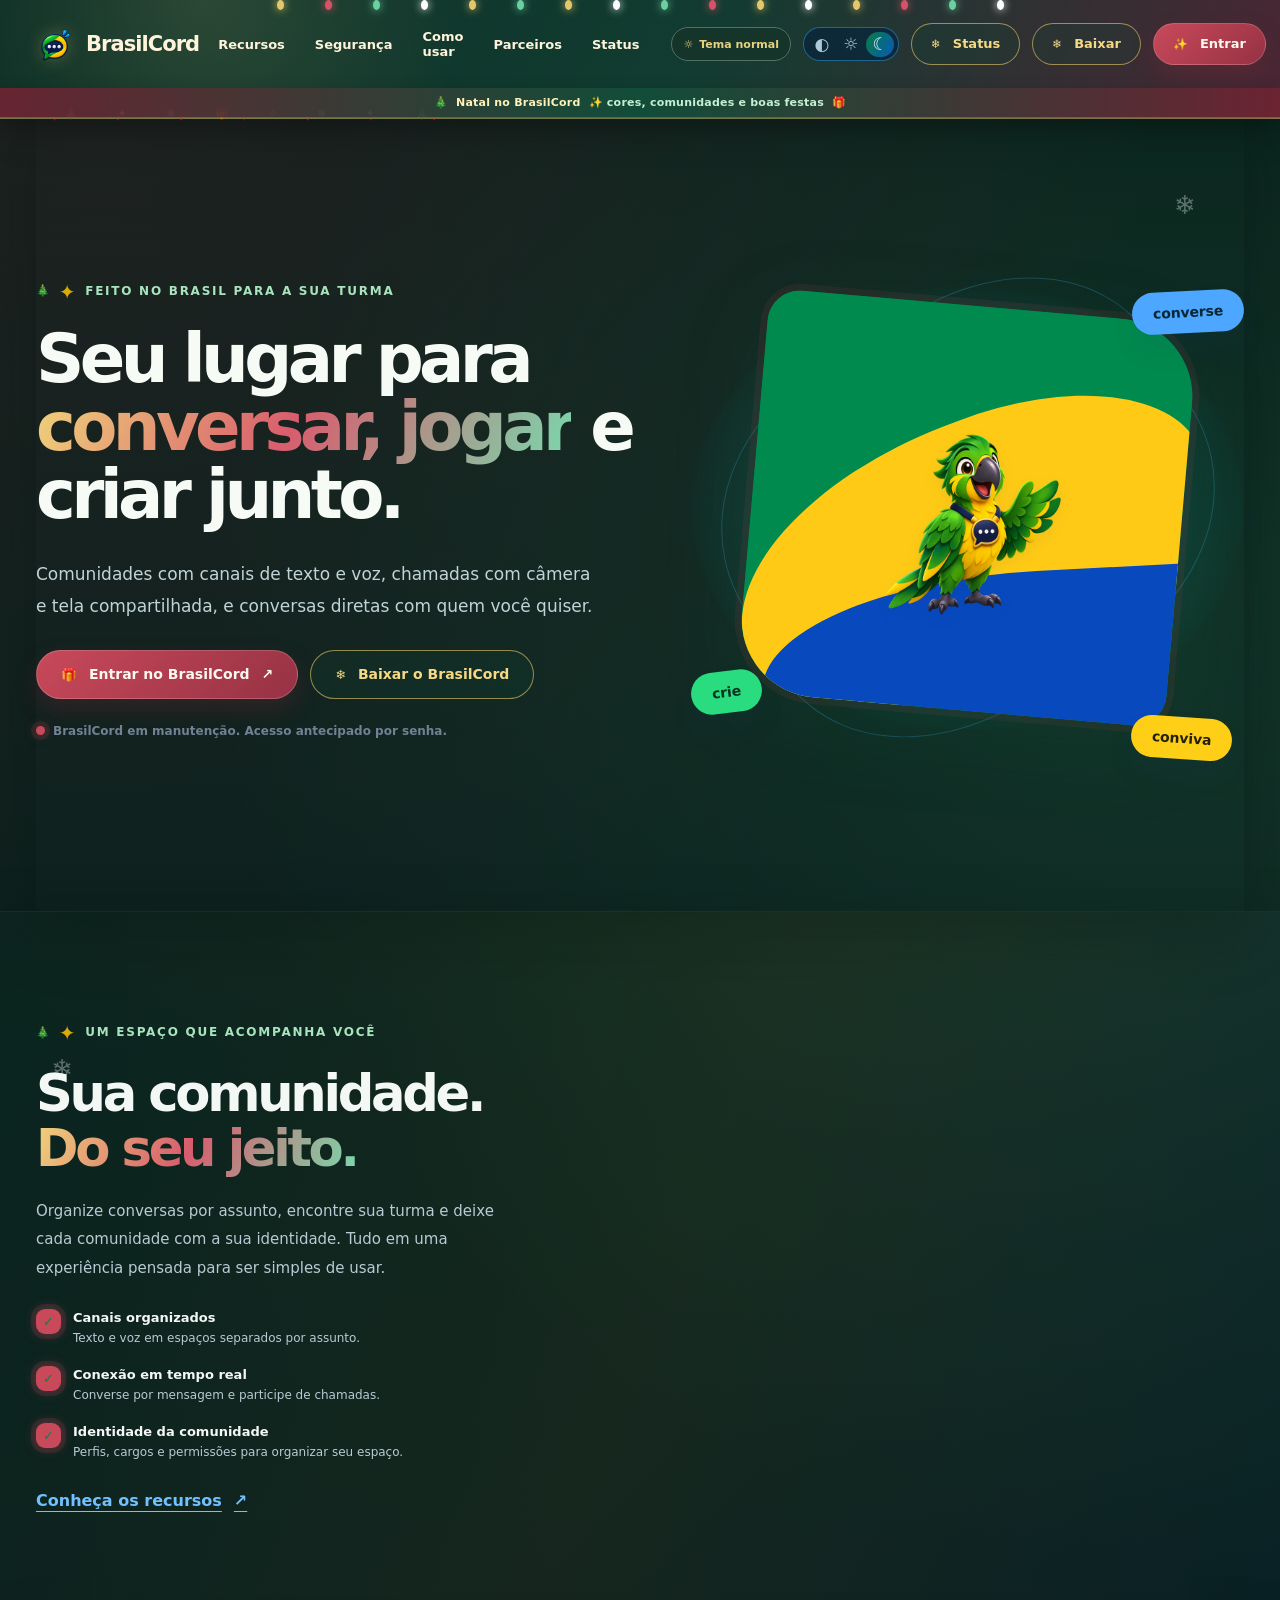
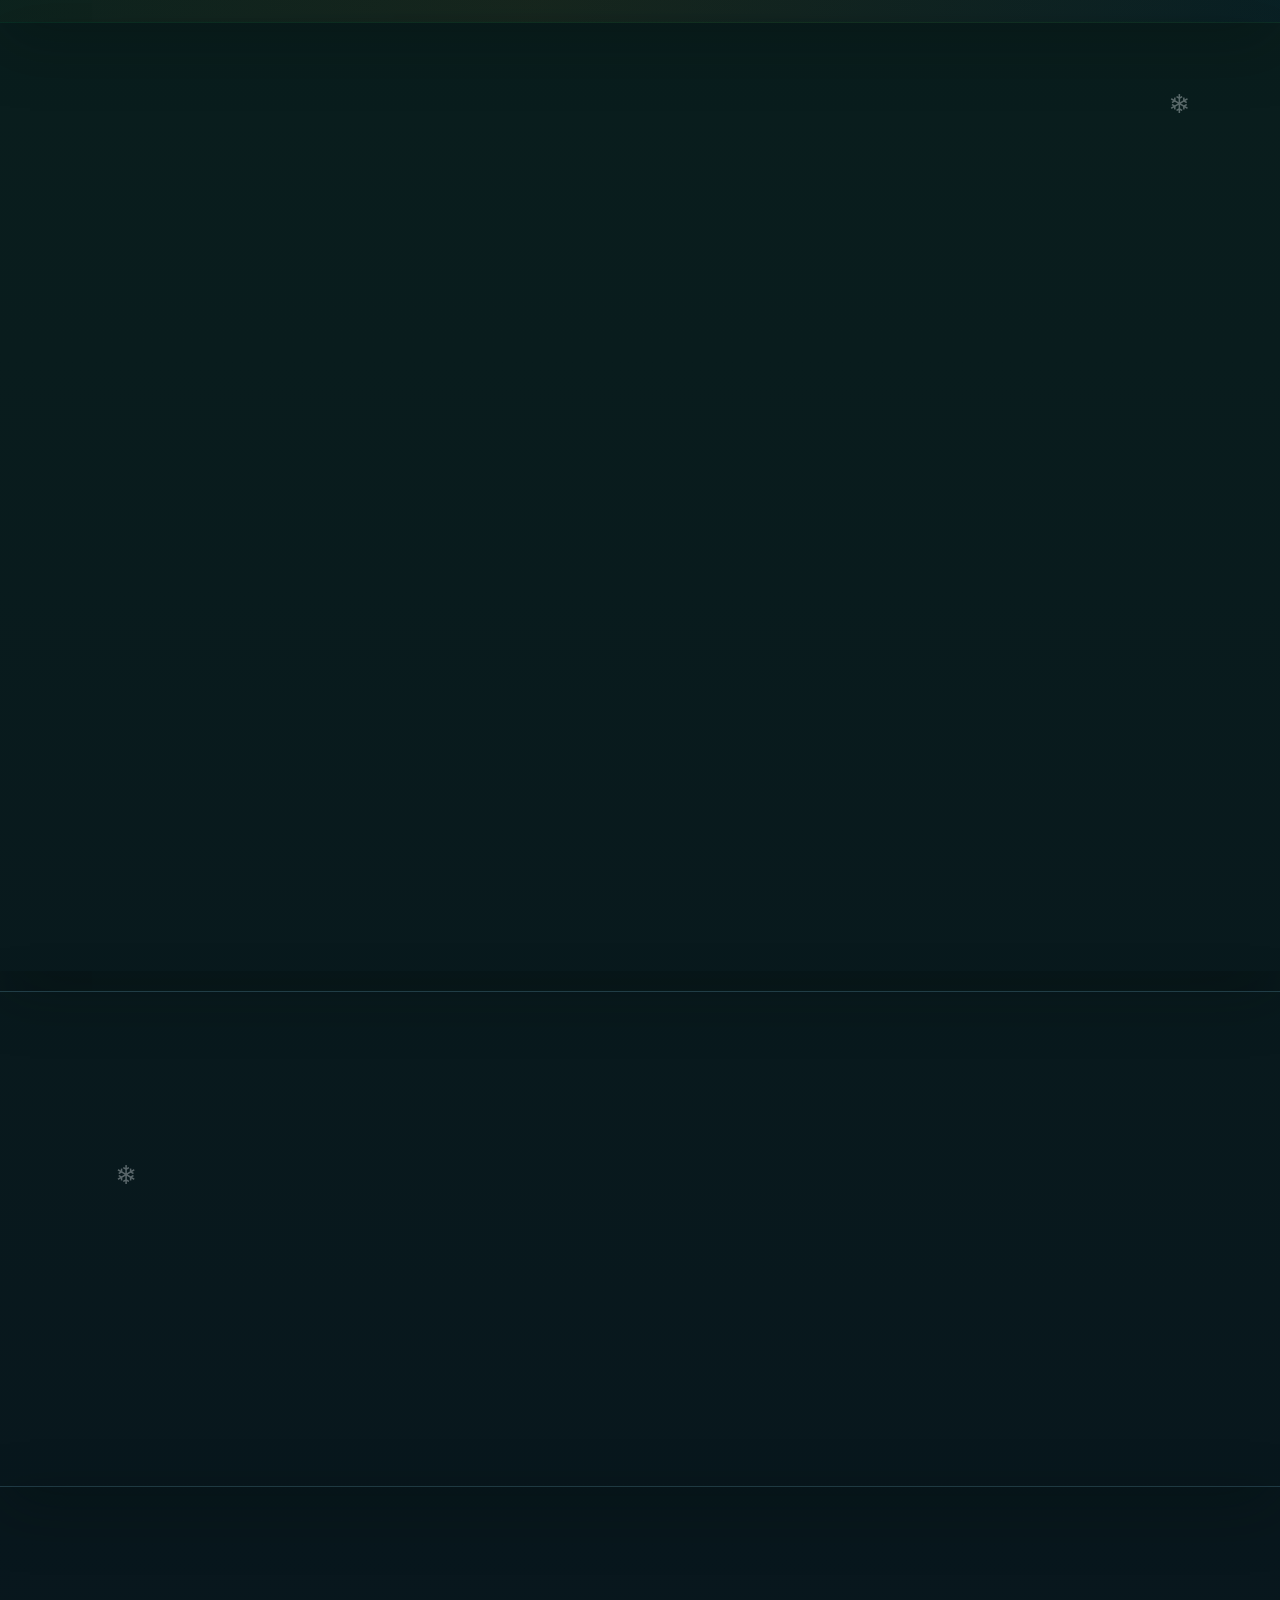
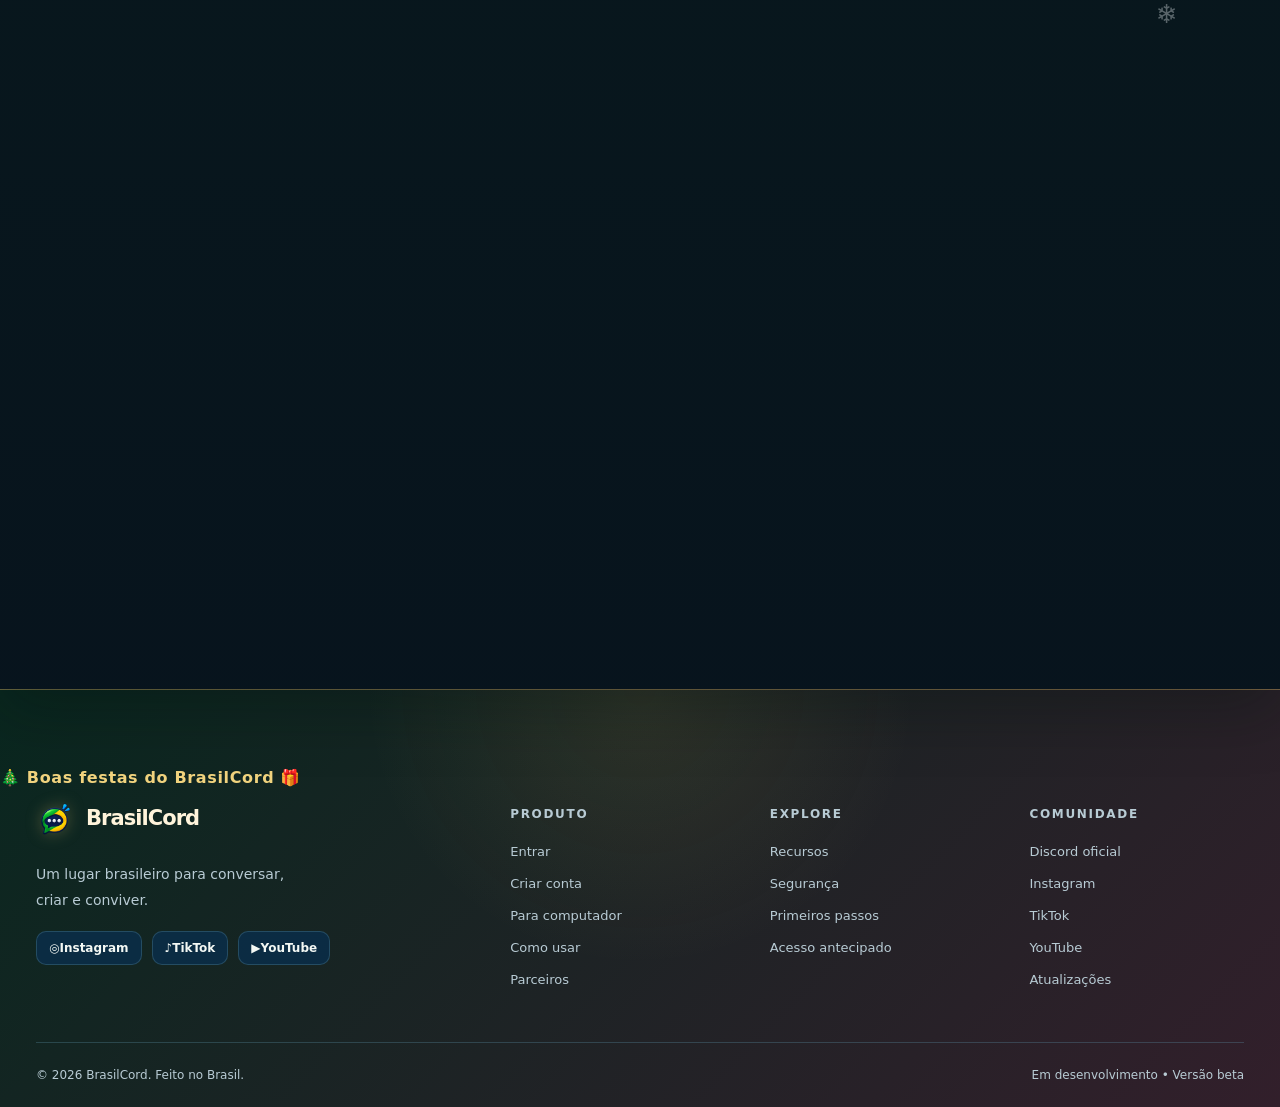
==== commit baf99c62: "feat(status): adicionar acesso ao painel no site" ====
--- a/index.html
+++ b/index.html
@@ -34,7 +34,7 @@
         <nav class="nav-links" aria-label="Menu principal">
           <a href="#recursos">Recursos</a>
           <a href="#seguranca">Segurança</a>
-          <a href="como-usar.html">Como usar</a><a href="parceiros.html">Parceiros</a>
+          <a href="como-usar.html">Como usar</a><a href="parceiros.html">Parceiros</a><a href="status.html">Status</a>
         </nav>
         <div class="header-actions">
           <div class="theme-switch" role="group" aria-label="Aparência do site">
@@ -42,7 +42,7 @@
             <button type="button" data-set-theme="light" aria-label="Tema claro" title="Tema claro">☼</button>
             <button type="button" data-set-theme="dark" aria-label="Tema escuro" title="Tema escuro">☾</button>
           </div>
-          <a class="btn btn-subtle btn-small" href="downloads.html">Baixar</a>
+          <a class="btn btn-subtle btn-small" href="status.html">Status</a><a class="btn btn-subtle btn-small" href="downloads.html">Baixar</a>
           <a class="btn btn-dark btn-small" href="login.html">Entrar</a>
         </div>
       </div>
--- a/holiday-site.css
+++ b/holiday-site.css
@@ -221,4 +221,86 @@
 @media (max-width:560px) {
   .holiday-theme-toggle { min-width:34px; width:34px; overflow:hidden; padding:0; justify-content:center; font-size:16px; }
   .holiday-theme-toggle .holiday-toggle-label { display:none; }
-}+}
+
+/* Camada festiva compartilhada por todas as páginas públicas */
+body.holiday-site.christmas-on{
+  background:
+    radial-gradient(circle at 8% 0,rgba(220,74,92,.12),transparent 24%),
+    radial-gradient(circle at 92% 14%,rgba(75,185,123,.13),transparent 25%),
+    linear-gradient(180deg,#061c18 0,#0a211d 18%,#07121d 100%) !important;
+}
+body.holiday-site.christmas-on .site-header{
+  position:relative;
+  overflow:visible;
+  background:
+    radial-gradient(circle at 16% 0,rgba(255,224,133,.12),transparent 24%),
+    linear-gradient(110deg,#0c2f26,#123c31 54%,#4a2634) !important;
+  border-bottom-color:rgba(241,211,116,.48) !important;
+  box-shadow:0 14px 34px rgba(0,0,0,.2);
+}
+body.holiday-site.christmas-on .site-header::before{
+  content:"🎄  ✦  ❄  🎁  ✧  ❄  ✦  🎄";
+  position:absolute;
+  left:5%;
+  right:5%;
+  bottom:-2px;
+  overflow:hidden;
+  color:rgba(255,227,143,.65);
+  font-size:11px;
+  letter-spacing:18px;
+  line-height:12px;
+  pointer-events:none;
+  white-space:nowrap;
+}
+.holiday-season-banner{
+  position:relative;
+  z-index:4;
+  display:flex;
+  justify-content:center;
+  align-items:center;
+  flex-wrap:wrap;
+  gap:8px;
+  padding:8px 16px;
+  border-bottom:1px solid rgba(227,191,91,.3);
+  background:linear-gradient(90deg,rgba(111,35,50,.9),rgba(18,78,57,.92),rgba(111,35,50,.9));
+  color:#fff2bb;
+  font-size:11px;
+  font-weight:800;
+  letter-spacing:.02em;
+  box-shadow:0 6px 20px rgba(0,0,0,.16);
+}
+.holiday-season-banner span{color:#c6f0d4;font-weight:700}
+body.holiday-site.christmas-on .hero,
+body.holiday-site.christmas-on .product-showcase,
+body.holiday-site.christmas-on .features-section,
+body.holiday-site.christmas-on .safety-section,
+body.holiday-site.christmas-on .how-section{
+  box-shadow:0 20px 60px rgba(1,16,12,.28);
+}
+body.holiday-site.christmas-on .btn-blue::before,
+body.holiday-site.christmas-on .bc-download-action::before{content:"🎁 ";font-size:.9em}
+body.holiday-site.christmas-on .btn-dark::before{content:"✨ ";font-size:.9em}
+body.holiday-site.christmas-on .btn-outline::before,
+body.holiday-site.christmas-on .btn-subtle::before{content:"❄️ ";font-size:.9em}
+body.holiday-site.christmas-on .eyebrow::before,
+body.holiday-site.christmas-on .bc-landing-eyebrow::before{content:"🎄 ";font-size:.9em}
+body.holiday-site.christmas-on .site-footer{
+  background:
+    radial-gradient(circle at 50% 0,rgba(223,187,85,.1),transparent 36%),
+    linear-gradient(135deg,#09271f,#321f2b) !important;
+  border-top-color:rgba(232,200,107,.42) !important;
+}
+body.holiday-site.christmas-on .site-footer::before{
+  content:"🎄  Boas festas do BrasilCord  🎁";
+  display:block;
+  margin-bottom:12px;
+  color:#f1d37e;
+  font-weight:900;
+  letter-spacing:.04em;
+}
+@media(max-width:720px){
+  .holiday-season-banner{padding:7px 10px;font-size:10px}
+  body.holiday-site.christmas-on .site-header::before{letter-spacing:7px}
+  .holiday-season-banner span:last-child{display:none}
+}
